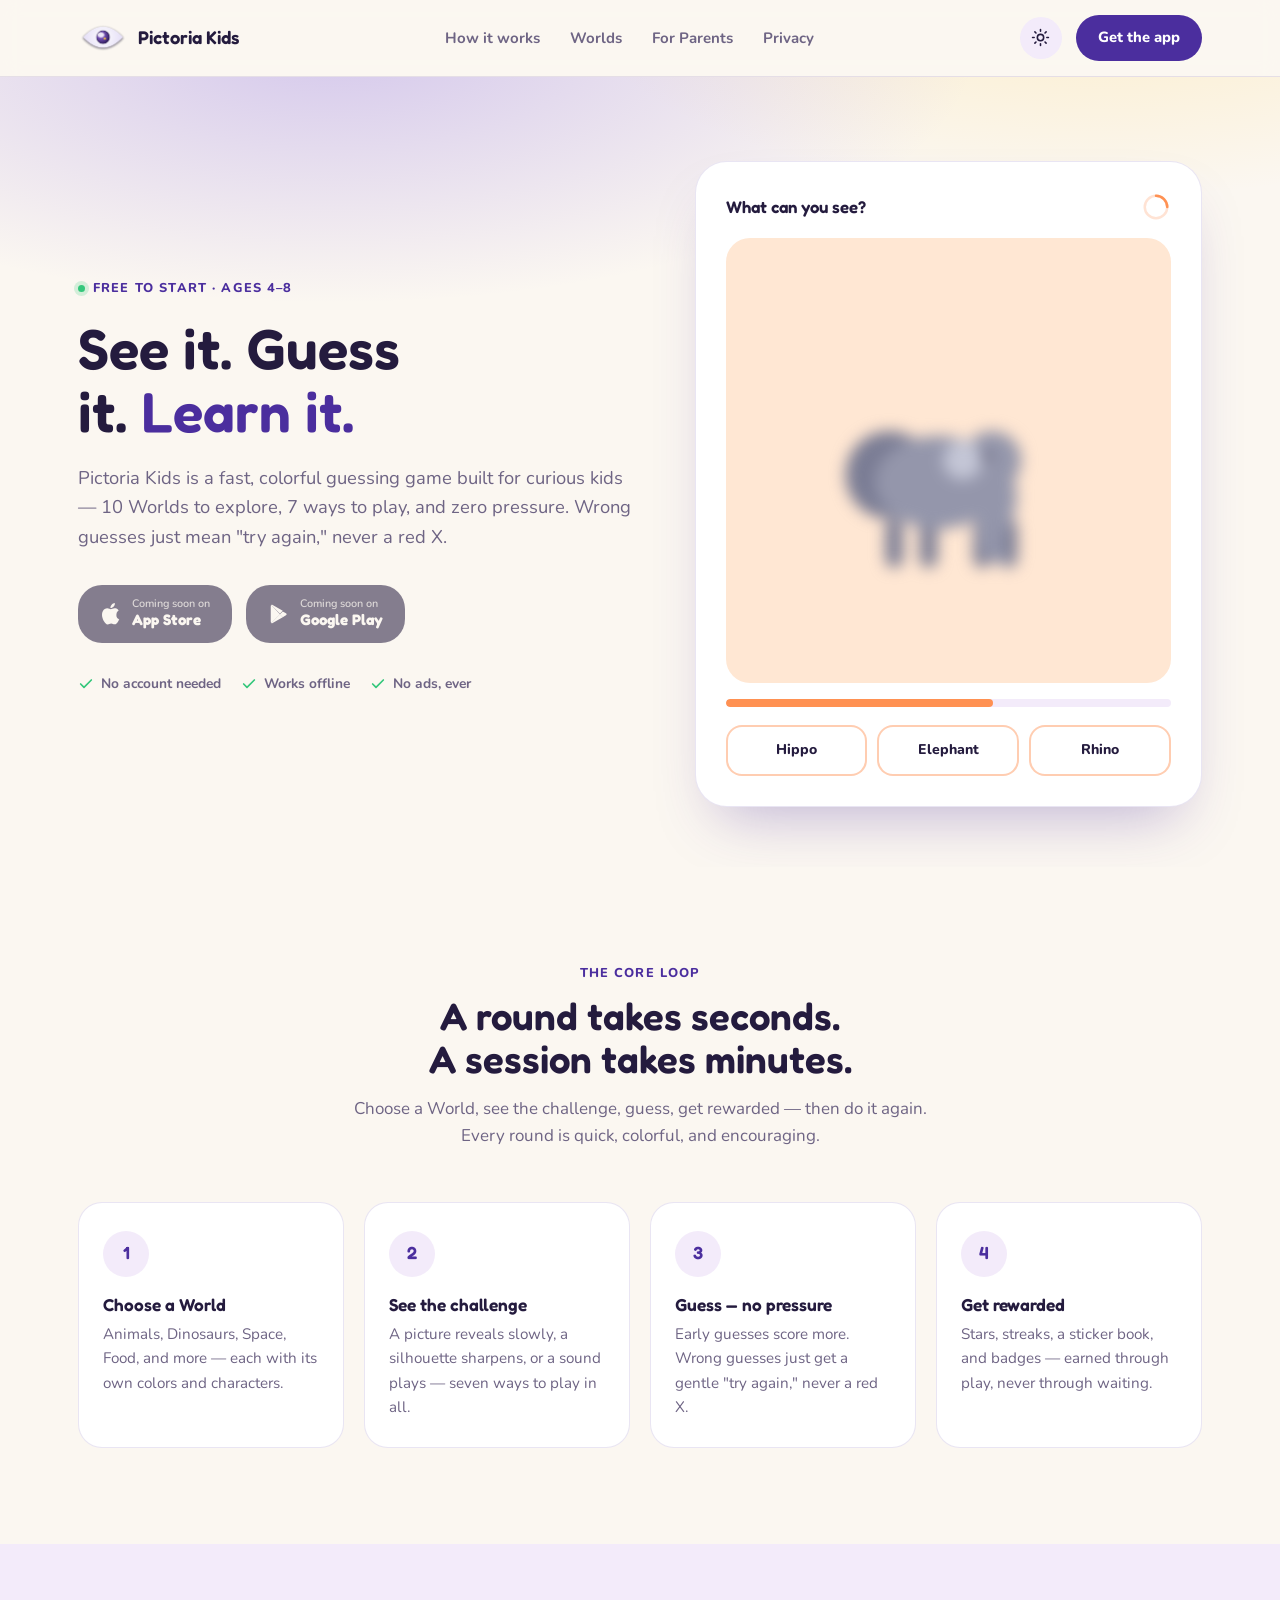
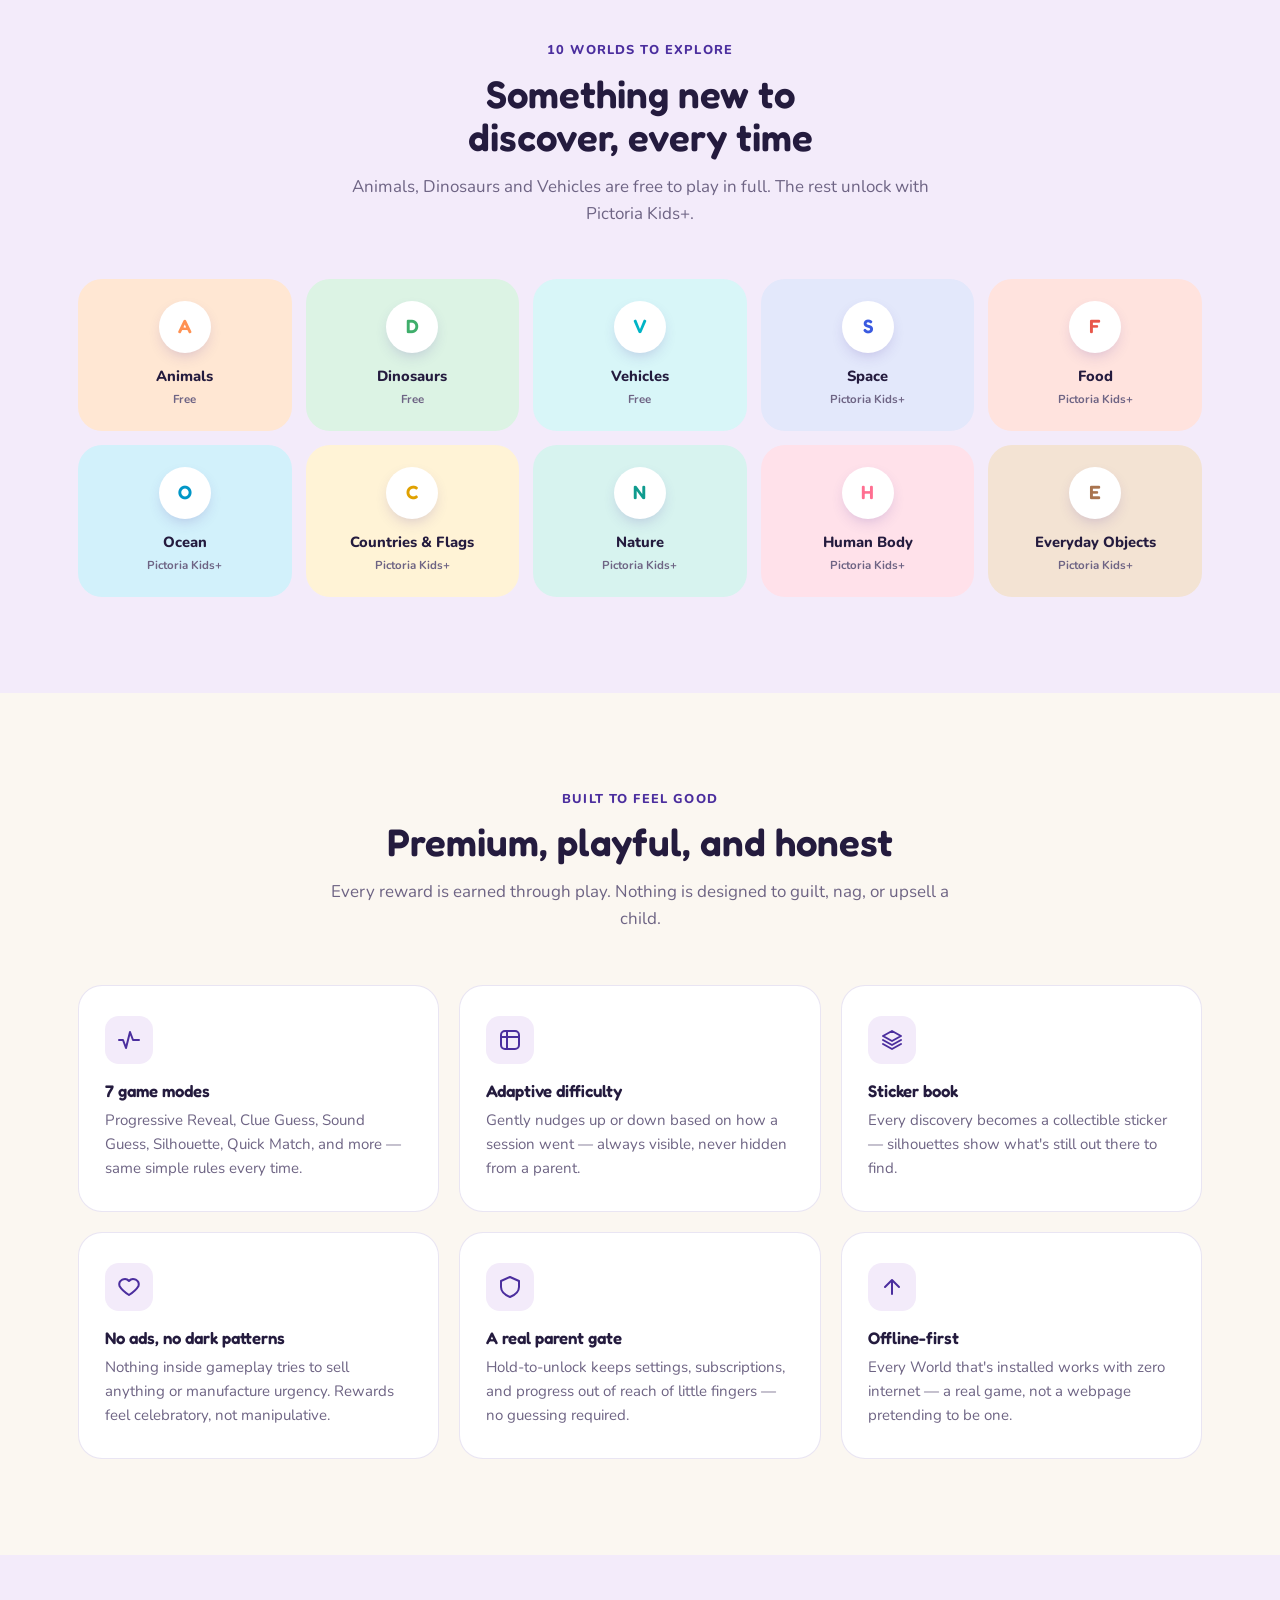
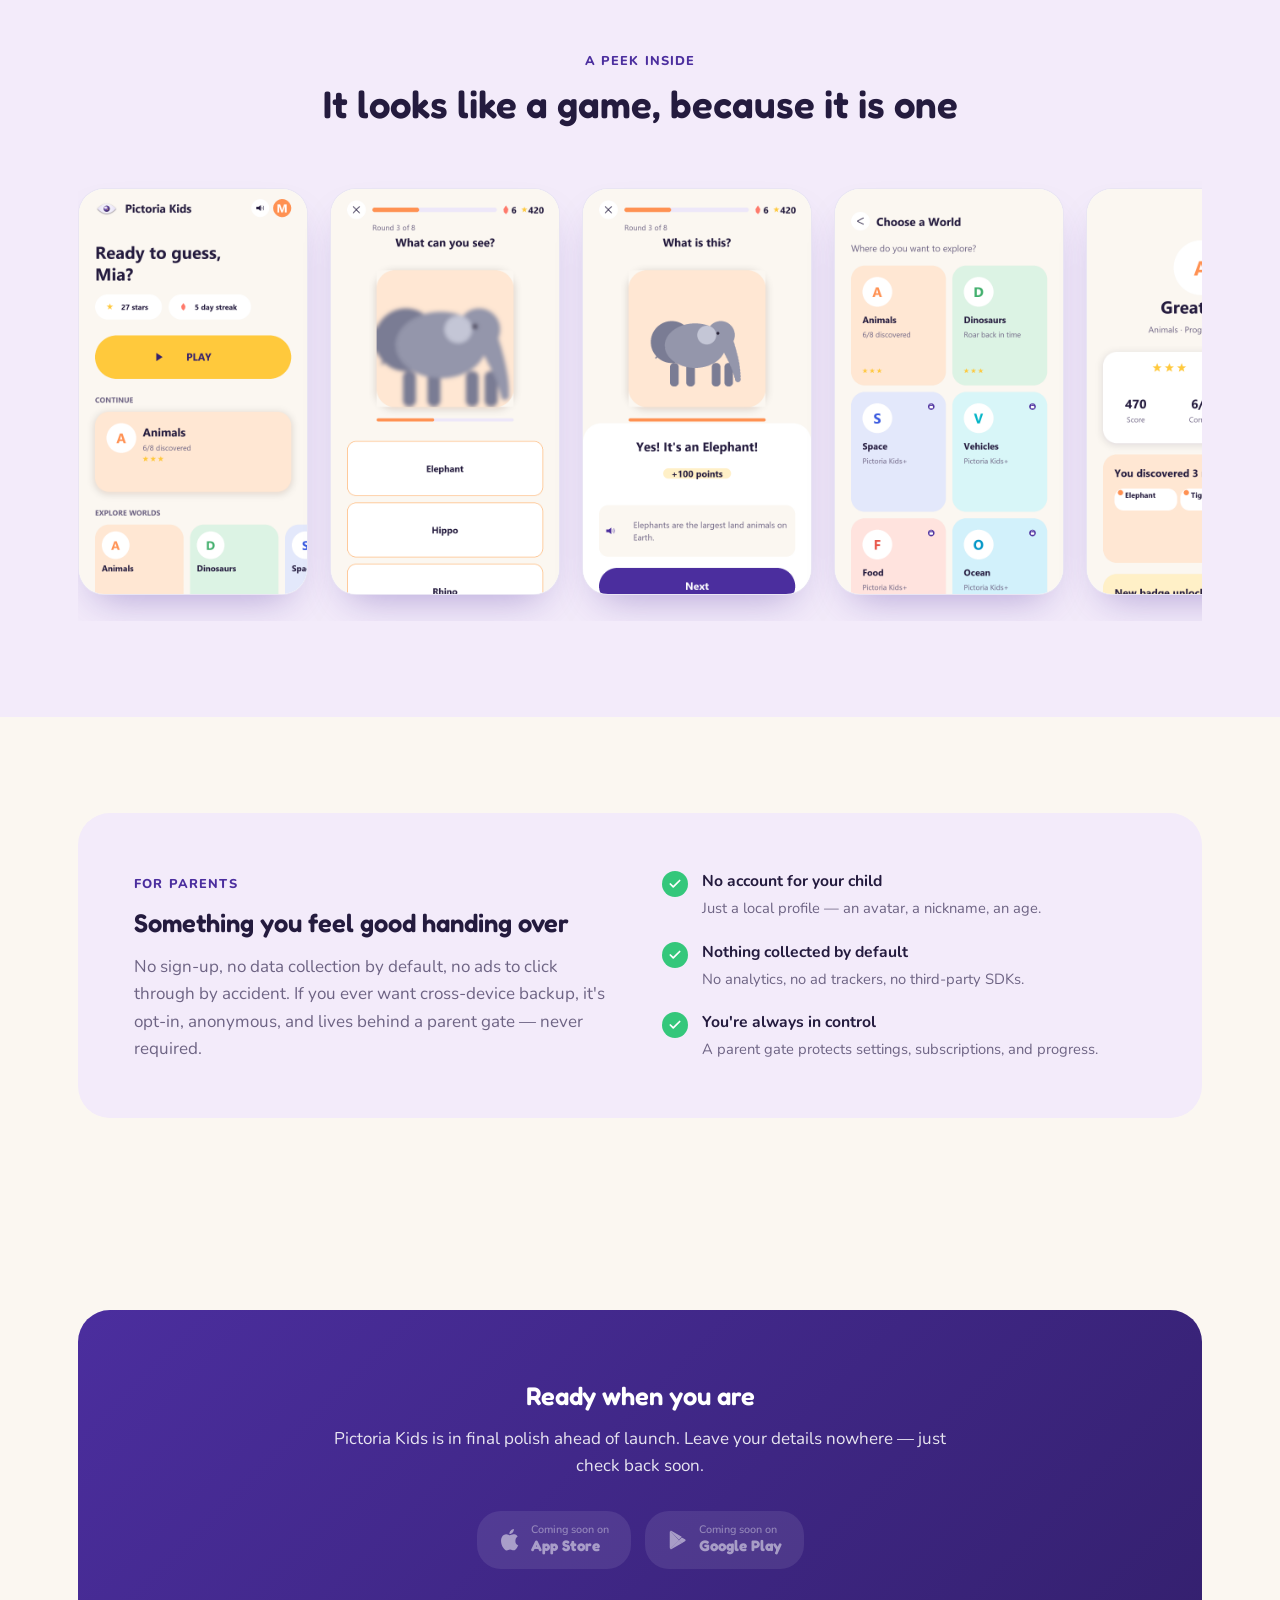
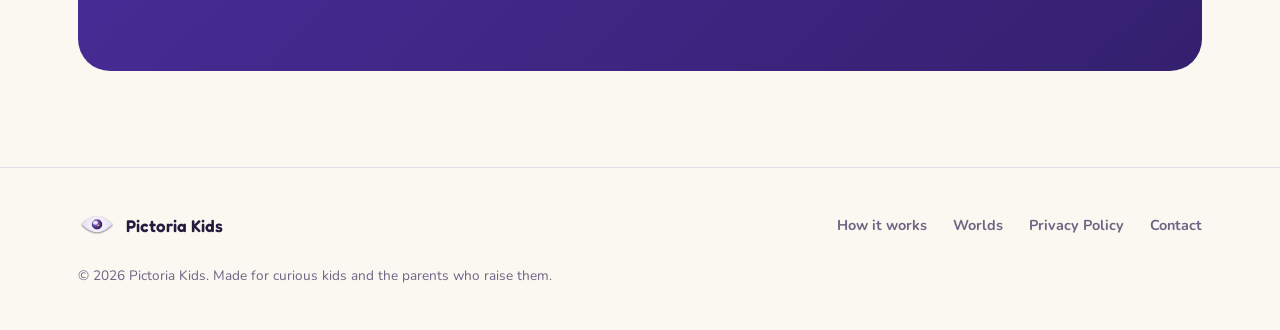
==== index.html @ f5092dd2 "Initial landing page for Pictoria Kids One-page marketing site: hero with interactive progressive-re" ====
<!DOCTYPE html>
<html lang="en">
<head>
<meta charset="UTF-8">
<meta name="viewport" content="width=device-width, initial-scale=1.0">
<title>Pictoria Kids — See it. Guess it. Learn it.</title>
<meta name="description" content="A fast, friendly picture-guessing game for kids ages 4–8. No account needed, no ads, works offline. 10 Worlds, 7 game modes, built for curious minds.">
<link rel="icon" type="image/png" href="assets/favicon-512.png">
<link rel="apple-touch-icon" href="assets/favicon-512.png">
<link rel="preconnect" href="https://fonts.googleapis.com">
<link rel="preconnect" href="https://fonts.gstatic.com" crossorigin>
<link href="https://fonts.googleapis.com/css2?family=Fredoka:wght@500;600;700&family=Nunito:wght@400;600;700;800&display=swap" rel="stylesheet">
<link rel="stylesheet" href="style.css">
</head>
<body>

<nav class="site-nav">
  <div class="wrap">
    <a href="#" class="brand"><img src="assets/icon_mark.png" alt=""> Pictoria Kids</a>
    <div class="nav-links">
      <a href="#how">How it works</a>
      <a href="#worlds">Worlds</a>
      <a href="#parents">For Parents</a>
      <a href="privacy.html">Privacy</a>
    </div>
    <div style="display:flex; align-items:center; gap:14px;">
      <button class="theme-toggle" id="themeToggle" aria-label="Toggle dark mode" type="button">
        <svg id="themeIcon" viewBox="0 0 24 24" fill="none" stroke="currentColor" stroke-width="2" stroke-linecap="round"><circle cx="12" cy="12" r="4"/><path d="M12 2v2M12 20v2M4.9 4.9l1.4 1.4M17.7 17.7l1.4 1.4M2 12h2M20 12h2M4.9 19.1l1.4-1.4M17.7 6.3l1.4-1.4"/></svg>
      </button>
      <a href="#download" class="nav-cta">Get the app</a>
    </div>
  </div>
</nav>

<header class="hero">
  <div class="wrap">
    <div class="hero-copy">
      <span class="eyebrow"><span class="dot"></span> FREE TO START · AGES 4–8</span>
      <h1>See it. Guess it. <span class="accent-word">Learn it.</span></h1>
      <p class="hero-sub">Pictoria Kids is a fast, colorful guessing game built for curious kids — 10 Worlds to explore, 7 ways to play, and zero pressure. Wrong guesses just mean "try again," never a red X.</p>
      <div class="hero-actions">
        <a class="store-badge soon" aria-disabled="true">
          <svg viewBox="0 0 24 24" fill="currentColor"><path d="M17.9 12.5c0-2.9 2.4-4.3 2.5-4.4-1.4-2-3.5-2.3-4.2-2.3-1.8-.2-3.5 1-4.4 1-.9 0-2.3-1-3.8-1-2 0-3.8 1.1-4.8 2.9-2.1 3.6-.5 8.9 1.5 11.8 1 1.4 2.1 3 3.7 2.9 1.5-.1 2-1 3.8-1s2.3 1 3.8.9c1.6 0 2.6-1.4 3.6-2.9.9-1.3 1.4-2.6 1.4-2.7-.1 0-3.1-1.2-3.1-4.2ZM15 3.8c.8-1 1.4-2.4 1.2-3.8-1.2.1-2.7.8-3.5 1.8-.8.9-1.5 2.3-1.3 3.7 1.3.1 2.7-.7 3.6-1.7Z"/></svg>
          <span class="lines"><small>Coming soon on</small><strong>App Store</strong></span>
        </a>
        <a class="store-badge soon" aria-disabled="true">
          <svg viewBox="0 0 24 24" fill="currentColor"><path d="M3.6 2.3c-.4.3-.6.8-.6 1.4v16.6c0 .6.2 1.1.6 1.4l.1.1L13 12.5v-.1L3.7 2.2l-.1.1Z"/><path d="M16.1 15.6l-3.1-3.1v-.1l3.1-3.1 3.5 2c1 .6 1 1.5 0 2.1l-3.5 2.2Z"/><path d="M13 12.4 3.6 21.7c.3.4.9.4 1.5.1l11-6.3-3.1-3.1Z"/><path d="M13 11.6l3.1-3.1-11-6.3c-.6-.4-1.2-.3-1.5.1L13 11.6Z"/></svg>
          <span class="lines"><small>Coming soon on</small><strong>Google Play</strong></span>
        </a>
      </div>
      <div class="hero-trust">
        <span><svg viewBox="0 0 24 24" fill="none" stroke="currentColor" stroke-width="2.5" stroke-linecap="round" stroke-linejoin="round"><path d="M20 6 9 17l-5-5"/></svg> No account needed</span>
        <span><svg viewBox="0 0 24 24" fill="none" stroke="currentColor" stroke-width="2.5" stroke-linecap="round" stroke-linejoin="round"><path d="M20 6 9 17l-5-5"/></svg> Works offline</span>
        <span><svg viewBox="0 0 24 24" fill="none" stroke="currentColor" stroke-width="2.5" stroke-linecap="round" stroke-linejoin="round"><path d="M20 6 9 17l-5-5"/></svg> No ads, ever</span>
      </div>
    </div>

    <div class="reveal-demo reveal-up">
      <div class="demo-label">
        <span class="prompt">What can you see?</span>
        <svg class="timer-ring" viewBox="0 0 24 24" fill="none" stroke="var(--w-animals)" stroke-width="2"><circle cx="12" cy="12" r="9" opacity="0.25"/><path d="M12 3a9 9 0 0 1 9 9" stroke-linecap="round"/></svg>
      </div>
      <div class="reveal-stage" id="revealStage">
        <span class="reveal-points" id="revealPoints">+100 points</span>
        <svg id="elephant" viewBox="0 0 200 200" aria-label="A partly-revealed elephant — tap to reveal">
          <ellipse cx="62.8" cy="108.8" rx="27.9" ry="27.9" fill="#7a7c94"/>
          <rect x="60.3" y="136.7" width="11.2" height="31" rx="5.6" fill="#7a7c94"/>
          <rect x="82" y="136.7" width="11.2" height="31" rx="5.6" fill="#7a7c94"/>
          <rect x="116.1" y="136.7" width="11.2" height="31" rx="5.6" fill="#7a7c94"/>
          <rect x="132.8" y="136.7" width="11.2" height="31" rx="5.6" fill="#7a7c94"/>
          <path d="M124 96 C142 100 150 122 138 142 C133 152 134 159 141 164 C130 168 118 160 120 146 C114 126 108 104 124 96 Z" fill="#9496ab"/>
          <ellipse cx="93.8" cy="113.5" rx="40.3" ry="29.5" fill="#9496ab"/>
          <ellipse cx="127.9" cy="99.5" rx="18.6" ry="18.6" fill="#9496ab"/>
          <ellipse cx="109.3" cy="99.5" rx="12.4" ry="12.4" fill="#c4c6d6"/>
          <circle cx="124.2" cy="97" r="2.1" fill="#28233a"/>
        </svg>
      </div>
      <div class="reveal-progress"><div class="fill" id="revealFill"></div></div>
      <div class="reveal-options" id="revealOptions">
        <button data-answer="false">Hippo</button>
        <button data-answer="true">Elephant</button>
        <button data-answer="false">Rhino</button>
      </div>
    </div>
  </div>
</header>

<section id="how">
  <div class="wrap">
    <div class="section-head center reveal-up">
      <span class="eyebrow">The core loop</span>
      <h2>A round takes seconds. A session takes minutes.</h2>
      <p>Choose a World, see the challenge, guess, get rewarded — then do it again. Every round is quick, colorful, and encouraging.</p>
    </div>
    <div class="steps">
      <div class="step reveal-up">
        <div class="step-mark">1</div>
        <h3>Choose a World</h3>
        <p>Animals, Dinosaurs, Space, Food, and more — each with its own colors and characters.</p>
      </div>
      <div class="step reveal-up">
        <div class="step-mark">2</div>
        <h3>See the challenge</h3>
        <p>A picture reveals slowly, a silhouette sharpens, or a sound plays — seven ways to play in all.</p>
      </div>
      <div class="step reveal-up">
        <div class="step-mark">3</div>
        <h3>Guess — no pressure</h3>
        <p>Early guesses score more. Wrong guesses just get a gentle "try again," never a red X.</p>
      </div>
      <div class="step reveal-up">
        <div class="step-mark">4</div>
        <h3>Get rewarded</h3>
        <p>Stars, streaks, a sticker book, and badges — earned through play, never through waiting.</p>
      </div>
    </div>
  </div>
</section>

<section id="worlds" style="background:var(--bg-deep);">
  <div class="wrap">
    <div class="section-head center reveal-up">
      <span class="eyebrow">10 Worlds to explore</span>
      <h2>Something new to discover, every time</h2>
      <p>Animals, Dinosaurs and Vehicles are free to play in full. The rest unlock with Pictoria Kids+.</p>
    </div>
    <div class="worlds-grid reveal-up">
      <div class="world-chip" style="--chip-soft:var(--w-animals-soft); --chip-color:var(--w-animals);"><div class="badge">A</div><div class="name">Animals</div><div class="tag">Free</div></div>
      <div class="world-chip" style="--chip-soft:var(--w-dinosaurs-soft); --chip-color:var(--w-dinosaurs);"><div class="badge">D</div><div class="name">Dinosaurs</div><div class="tag">Free</div></div>
      <div class="world-chip" style="--chip-soft:var(--w-vehicles-soft); --chip-color:var(--w-vehicles);"><div class="badge">V</div><div class="name">Vehicles</div><div class="tag">Free</div></div>
      <div class="world-chip" style="--chip-soft:var(--w-space-soft); --chip-color:var(--w-space);"><div class="badge">S</div><div class="name">Space</div><div class="tag">Pictoria Kids+</div></div>
      <div class="world-chip" style="--chip-soft:var(--w-food-soft); --chip-color:var(--w-food);"><div class="badge">F</div><div class="name">Food</div><div class="tag">Pictoria Kids+</div></div>
      <div class="world-chip" style="--chip-soft:var(--w-ocean-soft); --chip-color:var(--w-ocean);"><div class="badge">O</div><div class="name">Ocean</div><div class="tag">Pictoria Kids+</div></div>
      <div class="world-chip" style="--chip-soft:var(--w-countries-soft); --chip-color:var(--w-countries);"><div class="badge">C</div><div class="name">Countries &amp; Flags</div><div class="tag">Pictoria Kids+</div></div>
      <div class="world-chip" style="--chip-soft:var(--w-nature-soft); --chip-color:var(--w-nature);"><div class="badge">N</div><div class="name">Nature</div><div class="tag">Pictoria Kids+</div></div>
      <div class="world-chip" style="--chip-soft:var(--w-body-soft); --chip-color:var(--w-body);"><div class="badge">H</div><div class="name">Human Body</div><div class="tag">Pictoria Kids+</div></div>
      <div class="world-chip" style="--chip-soft:var(--w-objects-soft); --chip-color:var(--w-objects);"><div class="badge">E</div><div class="name">Everyday Objects</div><div class="tag">Pictoria Kids+</div></div>
    </div>
  </div>
</section>

<section>
  <div class="wrap">
    <div class="section-head center reveal-up">
      <span class="eyebrow">Built to feel good</span>
      <h2>Premium, playful, and honest</h2>
      <p>Every reward is earned through play. Nothing is designed to guilt, nag, or upsell a child.</p>
    </div>
    <div class="features reveal-up">
      <div class="feature-card">
        <div class="icon"><svg viewBox="0 0 24 24" fill="none" stroke="currentColor" stroke-width="2" stroke-linecap="round" stroke-linejoin="round"><path d="M2 12h4l3 8 4-16 3 8h6"/></svg></div>
        <h3>7 game modes</h3>
        <p>Progressive Reveal, Clue Guess, Sound Guess, Silhouette, Quick Match, and more — same simple rules every time.</p>
      </div>
      <div class="feature-card">
        <div class="icon"><svg viewBox="0 0 24 24" fill="none" stroke="currentColor" stroke-width="2" stroke-linecap="round" stroke-linejoin="round"><rect x="3" y="3" width="18" height="18" rx="4"/><path d="M9 3v18M3 9h18"/></svg></div>
        <h3>Adaptive difficulty</h3>
        <p>Gently nudges up or down based on how a session went — always visible, never hidden from a parent.</p>
      </div>
      <div class="feature-card">
        <div class="icon"><svg viewBox="0 0 24 24" fill="none" stroke="currentColor" stroke-width="2" stroke-linecap="round" stroke-linejoin="round"><path d="M12 3 3 8l9 5 9-5-9-5Z"/><path d="M3 16l9 5 9-5M3 12l9 5 9-5"/></svg></div>
        <h3>Sticker book</h3>
        <p>Every discovery becomes a collectible sticker — silhouettes show what's still out there to find.</p>
      </div>
      <div class="feature-card">
        <div class="icon"><svg viewBox="0 0 24 24" fill="none" stroke="currentColor" stroke-width="2" stroke-linecap="round" stroke-linejoin="round"><path d="M12 20s-7-4.5-9.5-9A5.5 5.5 0 0 1 12 6a5.5 5.5 0 0 1 9.5 5c-2.5 4.5-9.5 9-9.5 9Z"/></svg></div>
        <h3>No ads, no dark patterns</h3>
        <p>Nothing inside gameplay tries to sell anything or manufacture urgency. Rewards feel celebratory, not manipulative.</p>
      </div>
      <div class="feature-card">
        <div class="icon"><svg viewBox="0 0 24 24" fill="none" stroke="currentColor" stroke-width="2" stroke-linecap="round" stroke-linejoin="round"><path d="M12 2 3 6v6c0 5 4 8 9 10 5-2 9-5 9-10V6l-9-4Z"/></svg></div>
        <h3>A real parent gate</h3>
        <p>Hold-to-unlock keeps settings, subscriptions, and progress out of reach of little fingers — no guessing required.</p>
      </div>
      <div class="feature-card">
        <div class="icon"><svg viewBox="0 0 24 24" fill="none" stroke="currentColor" stroke-width="2" stroke-linecap="round" stroke-linejoin="round"><path d="M12 19V5M5 12l7-7 7 7"/></svg></div>
        <h3>Offline-first</h3>
        <p>Every World that's installed works with zero internet — a real game, not a webpage pretending to be one.</p>
      </div>
    </div>
  </div>
</section>

<section style="background:var(--bg-deep);">
  <div class="wrap">
    <div class="section-head center reveal-up">
      <span class="eyebrow">A peek inside</span>
      <h2>It looks like a game, because it is one</h2>
    </div>
    <div class="gallery-shell reveal-up">
      <div class="gallery">
        <div class="frame"><img src="assets/screenshots/01_home.png" alt="Pictoria Kids home screen" loading="lazy"></div>
        <div class="frame"><img src="assets/screenshots/02_progressive_reveal.png" alt="Progressive Reveal gameplay" loading="lazy"></div>
        <div class="frame"><img src="assets/screenshots/03_correct_answer.png" alt="Correct answer celebration" loading="lazy"></div>
        <div class="frame"><img src="assets/screenshots/04_world_select.png" alt="World selection screen" loading="lazy"></div>
        <div class="frame"><img src="assets/screenshots/05_results.png" alt="Session results screen" loading="lazy"></div>
        <div class="frame"><img src="assets/screenshots/06_sticker_book.png" alt="Sticker book collection" loading="lazy"></div>
      </div>
    </div>
  </div>
</section>

<section id="parents">
  <div class="wrap">
    <div class="parents-panel reveal-up">
      <div>
        <span class="eyebrow">For parents</span>
        <h2 style="margin-top:12px; margin-bottom:16px;">Something you feel good handing over</h2>
        <p style="color:var(--text-muted);">No sign-up, no data collection by default, no ads to click through by accident. If you ever want cross-device backup, it's opt-in, anonymous, and lives behind a parent gate — never required.</p>
      </div>
      <ul class="parents-list">
        <li><span class="tick"><svg viewBox="0 0 24 24" fill="none" stroke="currentColor" stroke-width="3" stroke-linecap="round" stroke-linejoin="round"><path d="M20 6 9 17l-5-5"/></svg></span><div><strong>No account for your child</strong><span>Just a local profile — an avatar, a nickname, an age.</span></div></li>
        <li><span class="tick"><svg viewBox="0 0 24 24" fill="none" stroke="currentColor" stroke-width="3" stroke-linecap="round" stroke-linejoin="round"><path d="M20 6 9 17l-5-5"/></svg></span><div><strong>Nothing collected by default</strong><span>No analytics, no ad trackers, no third-party SDKs.</span></div></li>
        <li><span class="tick"><svg viewBox="0 0 24 24" fill="none" stroke="currentColor" stroke-width="3" stroke-linecap="round" stroke-linejoin="round"><path d="M20 6 9 17l-5-5"/></svg></span><div><strong>You're always in control</strong><span>A parent gate protects settings, subscriptions, and progress.</span></div></li>
      </ul>
    </div>
  </div>
</section>

<section id="download">
  <div class="wrap">
    <div class="final-cta reveal-up">
      <h2>Ready when you are</h2>
      <p>Pictoria Kids is in final polish ahead of launch. Leave your details nowhere — just check back soon.</p>
      <div class="hero-actions">
        <a class="store-badge soon" aria-disabled="true">
          <svg viewBox="0 0 24 24" fill="currentColor"><path d="M17.9 12.5c0-2.9 2.4-4.3 2.5-4.4-1.4-2-3.5-2.3-4.2-2.3-1.8-.2-3.5 1-4.4 1-.9 0-2.3-1-3.8-1-2 0-3.8 1.1-4.8 2.9-2.1 3.6-.5 8.9 1.5 11.8 1 1.4 2.1 3 3.7 2.9 1.5-.1 2-1 3.8-1s2.3 1 3.8.9c1.6 0 2.6-1.4 3.6-2.9.9-1.3 1.4-2.6 1.4-2.7-.1 0-3.1-1.2-3.1-4.2ZM15 3.8c.8-1 1.4-2.4 1.2-3.8-1.2.1-2.7.8-3.5 1.8-.8.9-1.5 2.3-1.3 3.7 1.3.1 2.7-.7 3.6-1.7Z"/></svg>
          <span class="lines"><small>Coming soon on</small><strong>App Store</strong></span>
        </a>
        <a class="store-badge soon" aria-disabled="true">
          <svg viewBox="0 0 24 24" fill="currentColor"><path d="M3.6 2.3c-.4.3-.6.8-.6 1.4v16.6c0 .6.2 1.1.6 1.4l.1.1L13 12.5v-.1L3.7 2.2l-.1.1Z"/><path d="M16.1 15.6l-3.1-3.1v-.1l3.1-3.1 3.5 2c1 .6 1 1.5 0 2.1l-3.5 2.2Z"/><path d="M13 12.4 3.6 21.7c.3.4.9.4 1.5.1l11-6.3-3.1-3.1Z"/><path d="M13 11.6l3.1-3.1-11-6.3c-.6-.4-1.2-.3-1.5.1L13 11.6Z"/></svg>
          <span class="lines"><small>Coming soon on</small><strong>Google Play</strong></span>
        </a>
      </div>
    </div>
  </div>
</section>

<footer>
  <div class="wrap">
    <a href="#" class="foot-brand"><img src="assets/icon_mark.png" alt=""> Pictoria Kids</a>
    <nav>
      <a href="#how">How it works</a>
      <a href="#worlds">Worlds</a>
      <a href="privacy.html">Privacy Policy</a>
      <a href="mailto:diweshsaxena@gmail.com">Contact</a>
    </nav>
    <div class="copyright">© 2026 Pictoria Kids. Made for curious kids and the parents who raise them.</div>
  </div>
</footer>

<script src="script.js"></script>
</body>
</html>
---- style.css ----
/* ==========================================================================
   Pictoria Kids — marketing site
   Design system mirrors the real app exactly (lib/core/theme/app_colors.dart):
   deep violet primary, warm gold accent, coral support, warm-neutral ground,
   Fredoka for display type, Nunito for body/UI.
   ========================================================================== */

:root {
  /* ---- Brand palette (light) ---- */
  --primary: #4b2e9e;
  --primary-dark: #34206e;
  --primary-light: #7a5ae0;
  --secondary: #3a8dff;
  --accent: #ffc93c;
  --accent-ink: #5c4300;
  --coral: #ff7a6b;
  --success: #34c77b;

  --bg: #fbf7f1;
  --bg-deep: #f3ebfa;
  --surface: #ffffff;
  --surface-tint: #fdf9ff;
  --border: rgba(75, 46, 158, 0.12);

  --text: #241b3e;
  --text-muted: #6e6484;
  --text-on-primary: #ffffff;

  --shadow-color: 75, 46, 158;

  /* World accents, verbatim from lib/data/content/worlds/*.dart */
  --w-animals: #ff9152;      --w-animals-soft: #ffe7d3;
  --w-dinosaurs: #3fae6b;    --w-dinosaurs-soft: #dcf3e4;
  --w-space: #3a5ae0;        --w-space-soft: #e3e8fb;
  --w-vehicles: #00b4c6;     --w-vehicles-soft: #d8f6f8;
  --w-food: #e8574a;         --w-food-soft: #ffe3de;
  --w-ocean: #0096c7;        --w-ocean-soft: #d2f1fb;
  --w-countries: #e0a100;    --w-countries-soft: #fff3d6;
  --w-nature: #0f9b8e;       --w-nature-soft: #d7f3ef;
  --w-body: #ff6f91;         --w-body-soft: #ffe1ea;
  --w-objects: #a9744f;      --w-objects-soft: #f3e3d3;

  --radius-sm: 16px;
  --radius-md: 24px;
  --radius-lg: 32px;
  --radius-pill: 999px;

  --font-display: "Fredoka", ui-rounded, sans-serif;
  --font-body: "Nunito", system-ui, sans-serif;
}

@media (prefers-color-scheme: dark) {
  :root:not([data-theme="light"]) {
    --primary: #b39dff;
    --primary-dark: #8f78ea;
    --primary-light: #d6c8ff;
    --secondary: #7fb2ff;
    --accent: #ffc93c;
    --accent-ink: #3a2900;
    --coral: #ff9587;
    --success: #6be0a4;

    --bg: #150f28;
    --bg-deep: #1d1638;
    --surface: #221a3d;
    --surface-tint: #271f45;
    --border: rgba(255, 255, 255, 0.1);

    --text: #f2eefb;
    --text-muted: #b6abd6;
    --text-on-primary: #1c1333;

    --shadow-color: 0, 0, 0;

    --w-animals-soft: #3a2a20;   --w-dinosaurs-soft: #1e3327;
    --w-space-soft: #232a4a;     --w-vehicles-soft: #163538;
    --w-food-soft: #3a2320;      --w-ocean-soft: #1a3542;
    --w-countries-soft: #3a2f10; --w-nature-soft: #163530;
    --w-body-soft: #3a2230;      --w-objects-soft: #33261a;
  }
}

:root[data-theme="dark"] {
  --primary: #b39dff;
  --primary-dark: #8f78ea;
  --primary-light: #d6c8ff;
  --secondary: #7fb2ff;
  --accent: #ffc93c;
  --accent-ink: #3a2900;
  --coral: #ff9587;
  --success: #6be0a4;

  --bg: #150f28;
  --bg-deep: #1d1638;
  --surface: #221a3d;
  --surface-tint: #271f45;
  --border: rgba(255, 255, 255, 0.1);

  --text: #f2eefb;
  --text-muted: #b6abd6;
  --text-on-primary: #1c1333;

  --shadow-color: 0, 0, 0;

  --w-animals-soft: #3a2a20;   --w-dinosaurs-soft: #1e3327;
  --w-space-soft: #232a4a;     --w-vehicles-soft: #163538;
  --w-food-soft: #3a2320;      --w-ocean-soft: #1a3542;
  --w-countries-soft: #3a2f10; --w-nature-soft: #163530;
  --w-body-soft: #3a2230;      --w-objects-soft: #33261a;
}

/* ---- Reset ---- */
* { box-sizing: border-box; margin: 0; padding: 0; }
html { scroll-behavior: smooth; }
@media (prefers-reduced-motion: reduce) {
  html { scroll-behavior: auto; }
  *, *::before, *::after { animation-duration: 0.01ms !important; animation-iteration-count: 1 !important; transition-duration: 0.01ms !important; }
}

body {
  background: var(--bg);
  color: var(--text);
  font-family: var(--font-body);
  font-size: 17px;
  line-height: 1.6;
  -webkit-font-smoothing: antialiased;
  overflow-x: hidden;
}

img { max-width: 100%; display: block; }
a { color: inherit; text-decoration: none; }
button { font: inherit; cursor: pointer; border: none; background: none; color: inherit; }

.wrap {
  max-width: 1180px;
  margin: 0 auto;
  padding: 0 28px;
}

h1, h2, h3 {
  font-family: var(--font-display);
  font-weight: 600;
  color: var(--text);
  text-wrap: balance;
  line-height: 1.12;
}

p { max-width: 62ch; }
.center p { margin-inline: auto; }

.eyebrow {
  font-family: var(--font-body);
  font-weight: 800;
  font-size: 0.8rem;
  letter-spacing: 0.09em;
  text-transform: uppercase;
  color: var(--primary);
}

/* ---- Nav ---- */
.site-nav {
  position: sticky;
  top: 0;
  z-index: 40;
  background: color-mix(in srgb, var(--bg) 88%, transparent);
  backdrop-filter: blur(10px);
  border-bottom: 1px solid var(--border);
}
.site-nav .wrap {
  height: 76px;
  display: flex;
  align-items: center;
  justify-content: space-between;
  gap: 16px;
}
.brand {
  display: flex;
  align-items: center;
  gap: 10px;
  font-family: var(--font-display);
  font-weight: 600;
  font-size: 1.15rem;
}
.brand img { height: 32px; width: auto; }
.nav-links {
  display: flex;
  align-items: center;
  gap: 30px;
  font-weight: 700;
  font-size: 0.94rem;
}
.nav-links a { color: var(--text-muted); transition: color 0.15s; }
.nav-links a:hover { color: var(--primary); }
.nav-cta {
  background: var(--primary);
  color: var(--text-on-primary);
  padding: 11px 22px;
  border-radius: var(--radius-pill);
  font-weight: 800;
  font-size: 0.92rem;
  transition: transform 0.15s, box-shadow 0.15s;
}
.nav-cta:hover { transform: translateY(-1px); box-shadow: 0 10px 24px -8px rgba(var(--shadow-color), 0.5); }
.nav-toggle { display: none; }

/* ---- Hero ---- */
.hero {
  position: relative;
  padding: 84px 0 60px;
  overflow: hidden;
}
.hero::before {
  content: "";
  position: absolute;
  inset: -20% -10% auto -10%;
  height: 620px;
  background: radial-gradient(60% 60% at 30% 20%, color-mix(in srgb, var(--primary-light) 30%, transparent), transparent 70%),
              radial-gradient(50% 50% at 80% 10%, color-mix(in srgb, var(--accent) 22%, transparent), transparent 70%);
  pointer-events: none;
  z-index: 0;
}
.hero .wrap {
  position: relative;
  z-index: 1;
  display: grid;
  grid-template-columns: 1.05fr 0.95fr;
  gap: 56px;
  align-items: center;
}
.hero-copy .eyebrow { display: inline-flex; align-items: center; gap: 8px; margin-bottom: 18px; }
.hero-copy .eyebrow .dot { width: 7px; height: 7px; border-radius: 50%; background: var(--success); box-shadow: 0 0 0 4px color-mix(in srgb, var(--success) 20%, transparent); }
.hero h1 {
  font-size: clamp(2.4rem, 4.4vw, 3.6rem);
  margin-bottom: 20px;
}
.hero h1 .accent-word { color: var(--primary); }
.hero-sub {
  font-size: 1.15rem;
  color: var(--text-muted);
  margin-bottom: 34px;
}
.hero-actions { display: flex; flex-wrap: wrap; gap: 14px; margin-bottom: 30px; }
.store-badge {
  display: flex;
  align-items: center;
  gap: 10px;
  background: var(--text);
  color: var(--bg);
  padding: 12px 22px;
  border-radius: var(--radius-md);
  font-weight: 800;
  transition: transform 0.15s;
}
.store-badge svg { width: 22px; height: 22px; flex: none; }
.store-badge .lines { line-height: 1.2; text-align: left; }
.store-badge .lines small { display: block; font-weight: 600; font-size: 0.68rem; opacity: 0.75; }
.store-badge .lines strong { font-size: 0.95rem; font-family: var(--font-display); }
.store-badge:hover { transform: translateY(-2px); }
.store-badge.soon { opacity: 0.55; cursor: default; }
.store-badge.soon:hover { transform: none; }

.hero-trust { display: flex; flex-wrap: wrap; gap: 20px; font-size: 0.86rem; font-weight: 700; color: var(--text-muted); }
.hero-trust span { display: flex; align-items: center; gap: 7px; }
.hero-trust svg { width: 16px; height: 16px; color: var(--success); flex: none; }

/* ---- Interactive reveal demo ---- */
.reveal-demo {
  position: relative;
  background: var(--surface);
  border-radius: var(--radius-lg);
  padding: 30px;
  box-shadow: 0 30px 60px -24px rgba(var(--shadow-color), 0.35);
  border: 1px solid var(--border);
}
.reveal-demo .demo-label {
  display: flex;
  justify-content: space-between;
  align-items: center;
  margin-bottom: 16px;
}
.reveal-demo .demo-label .prompt { font-family: var(--font-display); font-weight: 600; font-size: 1.05rem; }
.reveal-demo .demo-label .timer-ring { width: 30px; height: 30px; }
.reveal-stage {
  position: relative;
  aspect-ratio: 1;
  border-radius: var(--radius-md);
  background: var(--w-animals-soft);
  overflow: hidden;
  display: flex;
  align-items: center;
  justify-content: center;
}
.reveal-stage svg#elephant {
  width: 62%;
  transition: filter 0.15s linear, transform 0.15s linear;
}
.reveal-progress {
  height: 8px;
  border-radius: var(--radius-pill);
  background: var(--bg-deep);
  margin-top: 16px;
  overflow: hidden;
}
.reveal-progress .fill {
  height: 100%;
  width: 38%;
  background: var(--w-animals);
  border-radius: var(--radius-pill);
  transition: width 0.15s linear, background 0.3s;
}
.reveal-options { display: grid; grid-template-columns: repeat(3, 1fr); gap: 10px; margin-top: 18px; }
.reveal-options button {
  padding: 12px 8px;
  border-radius: var(--radius-sm);
  border: 2px solid color-mix(in srgb, var(--w-animals) 45%, transparent);
  background: var(--surface);
  font-weight: 800;
  font-size: 0.88rem;
  transition: all 0.15s;
}
.reveal-options button:hover { border-color: var(--w-animals); transform: translateY(-1px); }
.reveal-options button.correct { background: var(--success); border-color: var(--success); color: #fff; }
.reveal-points {
  position: absolute;
  top: 26px;
  right: 26px;
  background: var(--accent);
  color: var(--accent-ink);
  font-family: var(--font-display);
  font-weight: 600;
  font-size: 0.85rem;
  padding: 6px 14px;
  border-radius: var(--radius-pill);
  opacity: 0;
  transform: translateY(6px) scale(0.9);
  transition: opacity 0.35s, transform 0.35s;
}
.reveal-points.show { opacity: 1; transform: translateY(0) scale(1); }

/* ---- Section shell ---- */
section { padding: 96px 0; }
.section-head { max-width: 640px; margin-bottom: 52px; }
.section-head.center { margin-inline: auto; text-align: center; }
.section-head .eyebrow { margin-bottom: 12px; display: block; }
.section-head h2 { font-size: clamp(1.8rem, 3vw, 2.4rem); margin-bottom: 14px; }
.section-head p { color: var(--text-muted); font-size: 1.06rem; }

/* ---- How it works ---- */
.steps {
  display: grid;
  grid-template-columns: repeat(4, 1fr);
  gap: 20px;
}
.step {
  background: var(--surface);
  border: 1px solid var(--border);
  border-radius: var(--radius-md);
  padding: 28px 24px;
  position: relative;
}
.step .step-mark {
  width: 46px; height: 46px;
  border-radius: 50%;
  background: var(--bg-deep);
  color: var(--primary);
  font-family: var(--font-display);
  font-weight: 600;
  display: flex; align-items: center; justify-content: center;
  margin-bottom: 18px;
  font-size: 1.1rem;
}
.step h3 { font-size: 1.08rem; margin-bottom: 8px; }
.step p { color: var(--text-muted); font-size: 0.95rem; }

/* ---- Worlds ---- */
.worlds-grid {
  display: grid;
  grid-template-columns: repeat(5, 1fr);
  gap: 14px;
}
.world-chip {
  background: var(--chip-soft);
  border-radius: var(--radius-md);
  padding: 22px 16px;
  text-align: center;
  transition: transform 0.2s;
}
.world-chip:hover { transform: translateY(-4px); }
.world-chip .badge {
  width: 52px; height: 52px;
  border-radius: 50%;
  background: var(--surface);
  display: flex; align-items: center; justify-content: center;
  margin: 0 auto 12px;
  font-family: var(--font-display);
  font-weight: 600;
  font-size: 1.2rem;
  color: var(--chip-color);
  box-shadow: 0 6px 16px -6px rgba(var(--shadow-color), 0.3);
}
.world-chip .name { font-weight: 800; font-size: 0.92rem; }
.world-chip .tag { font-size: 0.72rem; color: var(--text-muted); font-weight: 700; margin-top: 2px; }

/* ---- Features ---- */
.features {
  display: grid;
  grid-template-columns: repeat(3, 1fr);
  gap: 20px;
}
.feature-card {
  background: var(--surface);
  border: 1px solid var(--border);
  border-radius: var(--radius-md);
  padding: 30px 26px;
}
.feature-card .icon {
  width: 48px; height: 48px;
  border-radius: 14px;
  background: var(--bg-deep);
  color: var(--primary);
  display: flex; align-items: center; justify-content: center;
  margin-bottom: 18px;
}
.feature-card .icon svg { width: 24px; height: 24px; }
.feature-card h3 { font-size: 1.05rem; margin-bottom: 8px; }
.feature-card p { color: var(--text-muted); font-size: 0.94rem; }

/* ---- Screenshot gallery ---- */
.gallery-shell { position: relative; }
.gallery {
  display: flex;
  gap: 22px;
  overflow-x: auto;
  padding: 10px 4px 26px;
  scroll-snap-type: x mandatory;
  scrollbar-width: thin;
}
.gallery .frame {
  flex: none;
  width: 230px;
  scroll-snap-align: start;
  border-radius: 26px;
  overflow: hidden;
  border: 1px solid var(--border);
  box-shadow: 0 20px 40px -18px rgba(var(--shadow-color), 0.4);
  background: var(--surface);
}
.gallery .frame img { width: 100%; }

/* ---- For parents ---- */
.parents-panel {
  background: var(--bg-deep);
  border-radius: var(--radius-lg);
  padding: 56px;
  display: grid;
  grid-template-columns: 1fr 1fr;
  gap: 44px;
  align-items: center;
}
.parents-list { display: grid; gap: 18px; }
.parents-list li { list-style: none; display: flex; gap: 14px; align-items: flex-start; }
.parents-list .tick {
  width: 26px; height: 26px; flex: none;
  border-radius: 50%;
  background: var(--success);
  display: flex; align-items: center; justify-content: center;
  margin-top: 2px;
}
.parents-list .tick svg { width: 14px; height: 14px; color: var(--surface); }
.parents-list strong { display: block; font-size: 0.98rem; }
.parents-list span { color: var(--text-muted); font-size: 0.92rem; }

/* ---- Final CTA ---- */
.final-cta {
  text-align: center;
  background: linear-gradient(135deg, var(--primary), var(--primary-dark));
  border-radius: var(--radius-lg);
  padding: 72px 32px;
  color: var(--text-on-primary);
}
:root[data-theme="dark"] .final-cta,
@media (prefers-color-scheme: dark) {
  :root:not([data-theme="light"]) .final-cta { color: #1c1333; }
}
.final-cta h2 { color: inherit; margin-bottom: 14px; }
.final-cta p { color: inherit; opacity: 0.88; margin: 0 auto 32px; }
.final-cta .hero-actions { justify-content: center; }
.final-cta .store-badge { background: rgba(255,255,255,0.16); color: #fff; }
@media (prefers-color-scheme: dark) {
  :root:not([data-theme="light"]) .final-cta { color: #1c1333; }
}
:root[data-theme="dark"] .final-cta { color: #1c1333; }

/* ---- Footer ---- */
footer {
  border-top: 1px solid var(--border);
  padding: 44px 0;
}
footer .wrap {
  display: flex;
  justify-content: space-between;
  align-items: center;
  flex-wrap: wrap;
  gap: 16px;
}
footer .foot-brand { display: flex; align-items: center; gap: 10px; font-family: var(--font-display); font-weight: 600; }
footer .foot-brand img { height: 24px; }
footer nav { display: flex; gap: 26px; font-weight: 700; font-size: 0.9rem; color: var(--text-muted); }
footer nav a:hover { color: var(--primary); }
footer .copyright { color: var(--text-muted); font-size: 0.85rem; width: 100%; margin-top: 10px; }

/* ---- Theme toggle ---- */
.theme-toggle {
  width: 42px; height: 42px;
  border-radius: 50%;
  background: var(--bg-deep);
  display: flex; align-items: center; justify-content: center;
}
.theme-toggle svg { width: 19px; height: 19px; color: var(--text); }

/* ---- Reveal-on-scroll ---- */
.reveal-up {
  opacity: 0;
  transform: translateY(22px);
  transition: opacity 0.6s ease, transform 0.6s ease;
}
.reveal-up.in-view { opacity: 1; transform: translateY(0); }

/* ---- Responsive ---- */
@media (max-width: 900px) {
  .hero .wrap { grid-template-columns: 1fr; }
  .steps { grid-template-columns: repeat(2, 1fr); }
  .worlds-grid { grid-template-columns: repeat(3, 1fr); }
  .features { grid-template-columns: 1fr; }
  .parents-panel { grid-template-columns: 1fr; padding: 36px 26px; }
  .nav-links { display: none; }
}
@media (max-width: 560px) {
  .steps { grid-template-columns: 1fr; }
  .worlds-grid { grid-template-columns: repeat(2, 1fr); }
  section { padding: 64px 0; }
  .hero { padding: 56px 0 40px; }
}

/* ---- Legal page ---- */
.legal .wrap { max-width: 760px; padding-top: 56px; padding-bottom: 90px; }
.legal h1 { font-size: 2.1rem; margin-bottom: 6px; }
.legal .updated { color: var(--text-muted); font-size: 0.9rem; margin-bottom: 28px; }
.legal .lede { color: var(--text); font-size: 1.05rem; margin-bottom: 34px; }
.legal .glance {
  background: var(--surface-tint);
  border: 1px solid var(--border);
  border-radius: var(--radius-md);
  padding: 24px 26px;
  margin-bottom: 44px;
}
.legal .glance h2 { font-size: 0.78rem; text-transform: uppercase; letter-spacing: 0.08em; color: var(--primary); margin-bottom: 16px; font-family: var(--font-body); font-weight: 800; }
.legal .glance ul { list-style: none; display: grid; grid-template-columns: 1fr 1fr; gap: 12px 20px; }
.legal .glance li { display: flex; gap: 10px; font-size: 0.94rem; align-items: flex-start; }
.legal .glance .tick { width: 18px; height: 18px; border-radius: 50%; background: var(--success); flex: none; margin-top: 2px; display:flex; align-items:center; justify-content:center; }
.legal .glance .tick svg { width: 10px; height: 10px; color: var(--surface); }
.legal section.doc { margin-bottom: 36px; padding-top: 30px; border-top: 1px solid var(--border); }
.legal section.doc:first-of-type { border-top: none; padding-top: 0; }
.legal h2.doc-title { font-size: 1.25rem; margin-bottom: 12px; }
.legal p, .legal li { color: var(--text); max-width: 66ch; }
.legal ul.plain { padding-left: 20px; margin-top: 8px; }
.legal ul.plain li { margin-bottom: 8px; color: var(--text-muted); }
@media (max-width: 560px) {
  .legal .glance ul { grid-template-columns: 1fr; }
}
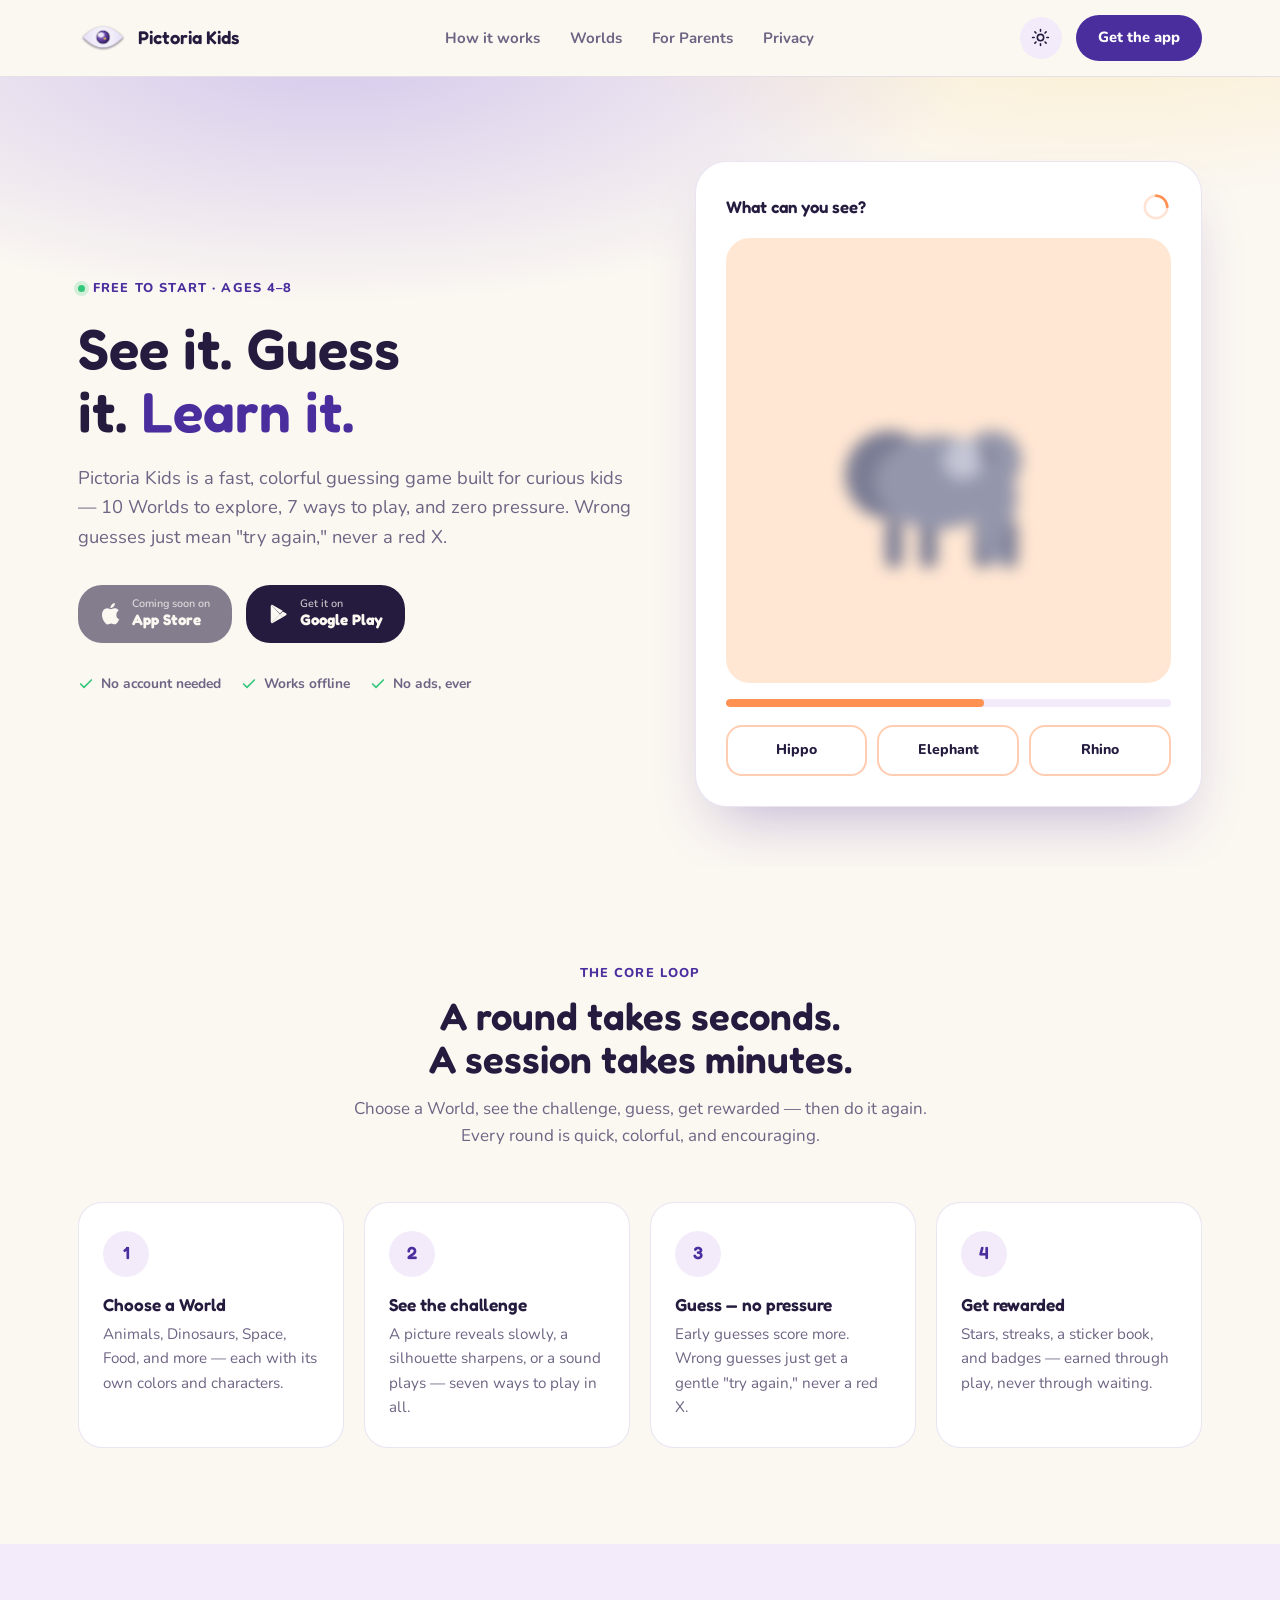
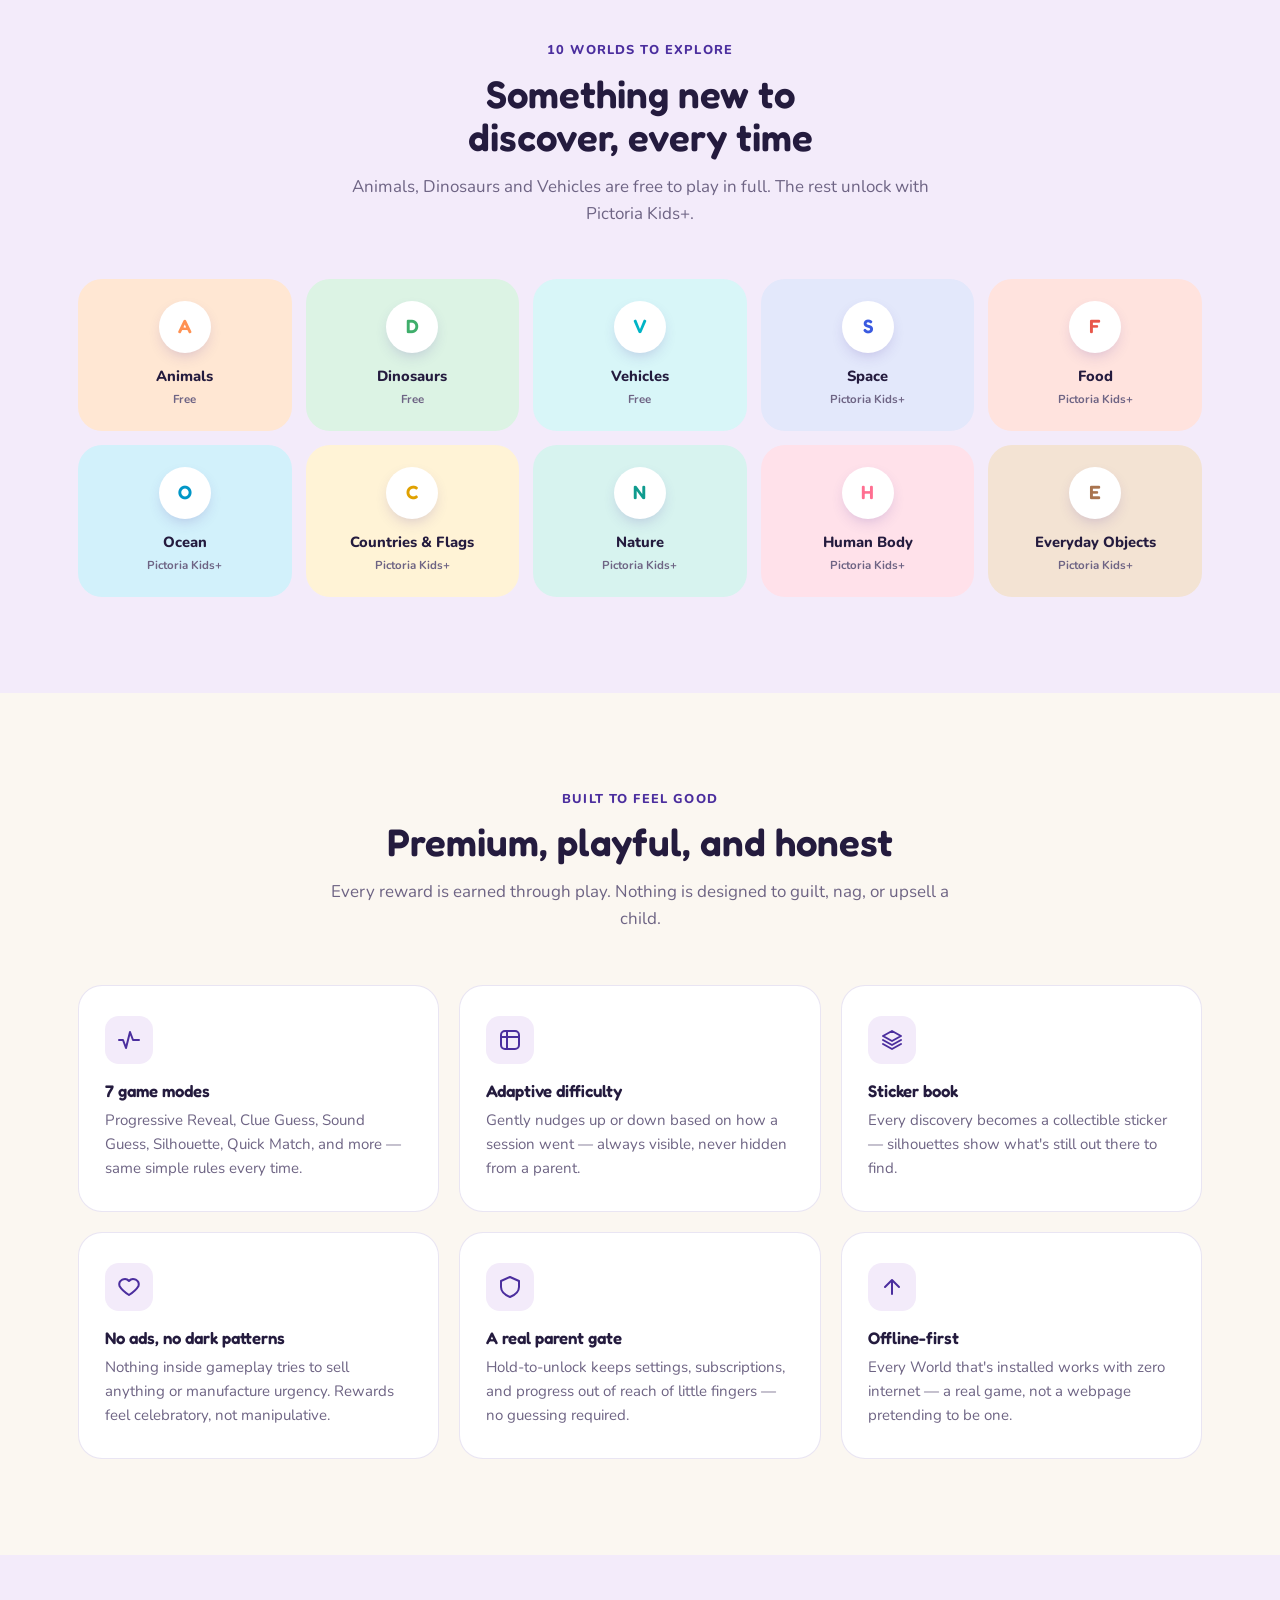
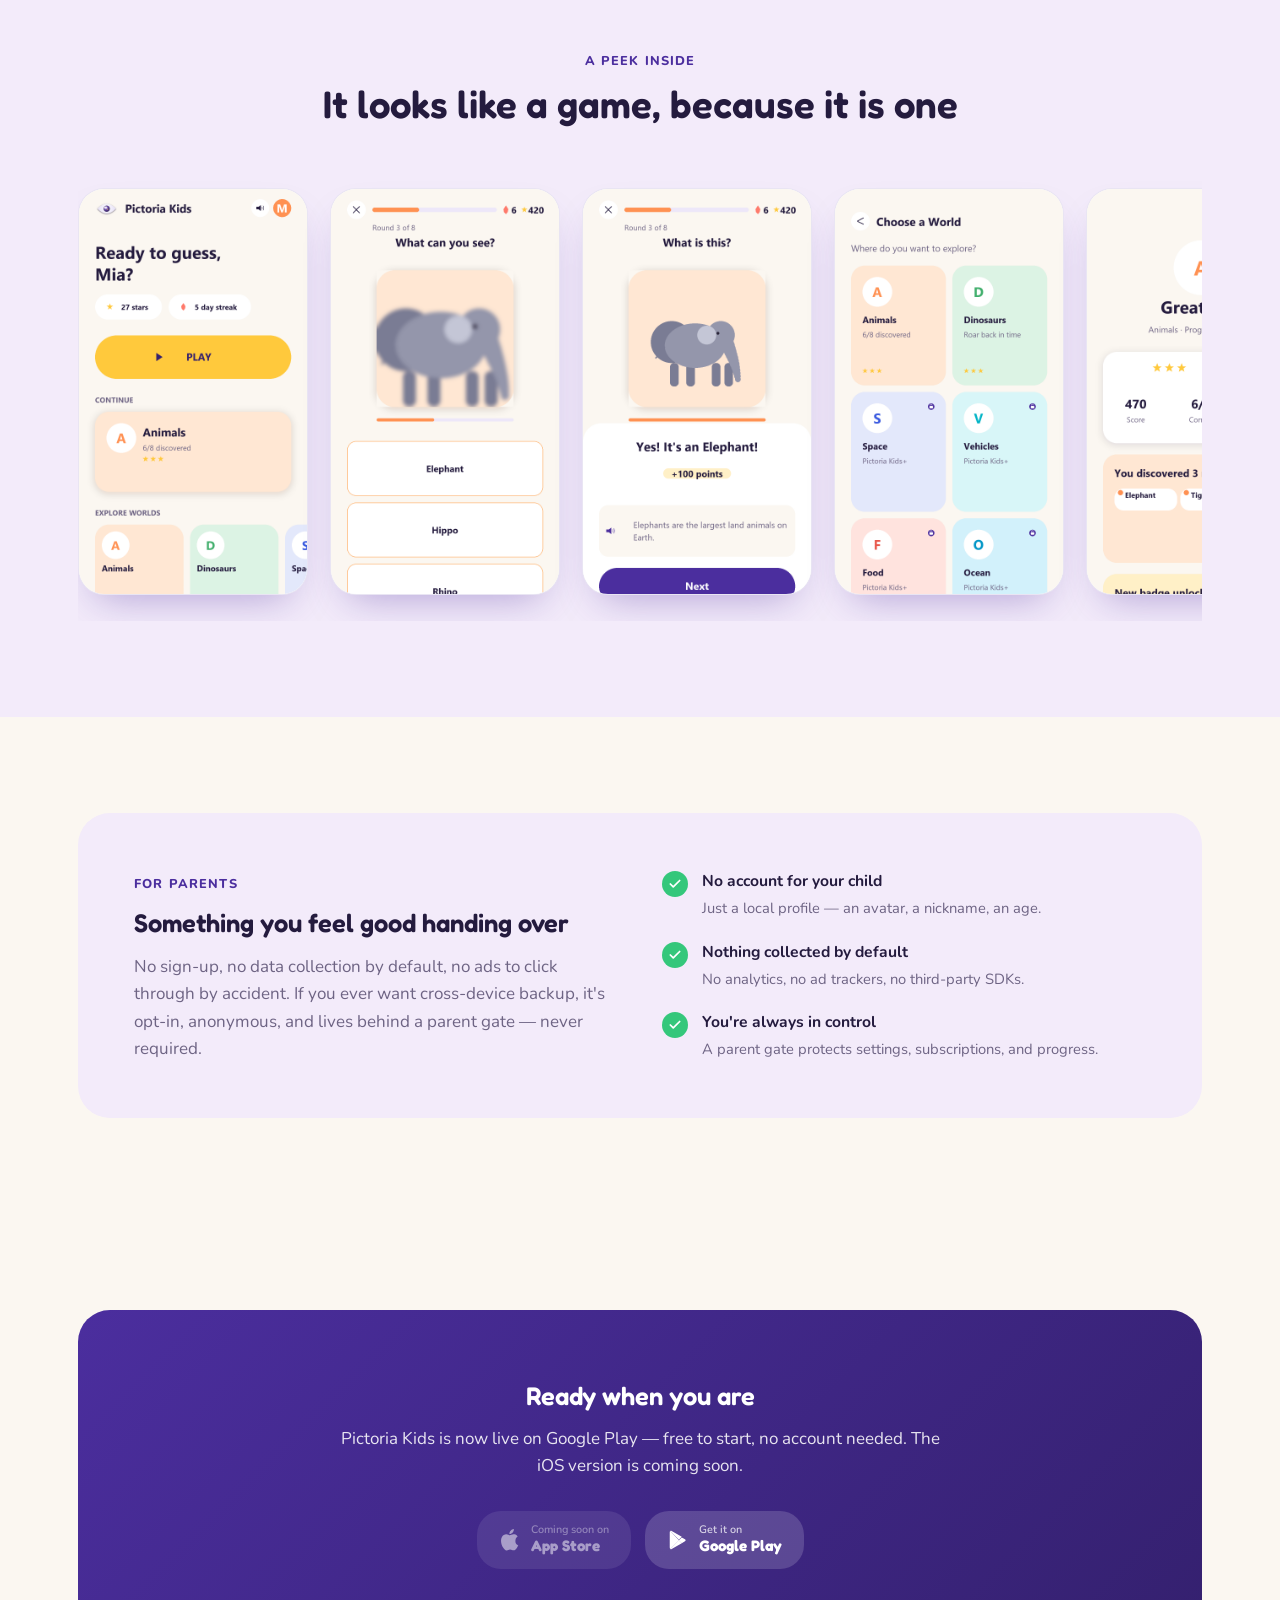
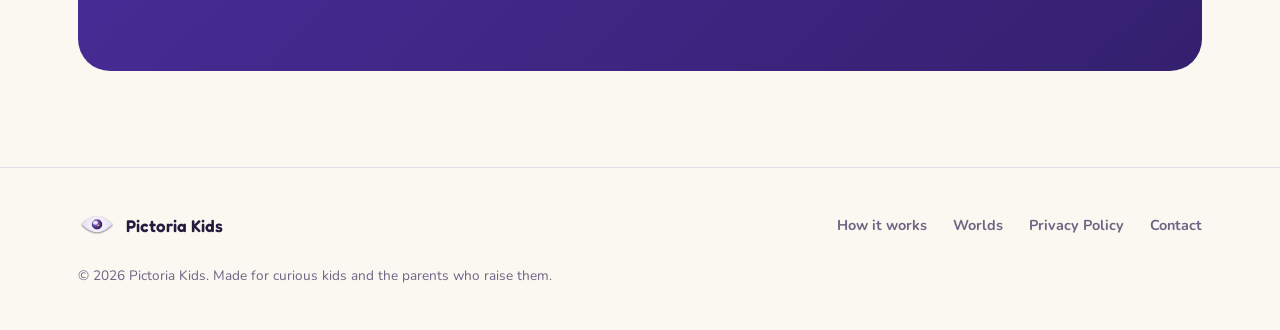
==== commit b2a38a5a: "Link Google Play badges to the live store listing Pictoria Kids is now live on Google Play: enable b" ====
--- a/index.html
+++ b/index.html
@@ -43,9 +43,9 @@
           <svg viewBox="0 0 24 24" fill="currentColor"><path d="M17.9 12.5c0-2.9 2.4-4.3 2.5-4.4-1.4-2-3.5-2.3-4.2-2.3-1.8-.2-3.5 1-4.4 1-.9 0-2.3-1-3.8-1-2 0-3.8 1.1-4.8 2.9-2.1 3.6-.5 8.9 1.5 11.8 1 1.4 2.1 3 3.7 2.9 1.5-.1 2-1 3.8-1s2.3 1 3.8.9c1.6 0 2.6-1.4 3.6-2.9.9-1.3 1.4-2.6 1.4-2.7-.1 0-3.1-1.2-3.1-4.2ZM15 3.8c.8-1 1.4-2.4 1.2-3.8-1.2.1-2.7.8-3.5 1.8-.8.9-1.5 2.3-1.3 3.7 1.3.1 2.7-.7 3.6-1.7Z"/></svg>
           <span class="lines"><small>Coming soon on</small><strong>App Store</strong></span>
         </a>
-        <a class="store-badge soon" aria-disabled="true">
+        <a class="store-badge" href="https://play.google.com/store/apps/details?id=com.pictoria.pictoria_kids" target="_blank" rel="noopener" aria-label="Get Pictoria Kids on Google Play">
           <svg viewBox="0 0 24 24" fill="currentColor"><path d="M3.6 2.3c-.4.3-.6.8-.6 1.4v16.6c0 .6.2 1.1.6 1.4l.1.1L13 12.5v-.1L3.7 2.2l-.1.1Z"/><path d="M16.1 15.6l-3.1-3.1v-.1l3.1-3.1 3.5 2c1 .6 1 1.5 0 2.1l-3.5 2.2Z"/><path d="M13 12.4 3.6 21.7c.3.4.9.4 1.5.1l11-6.3-3.1-3.1Z"/><path d="M13 11.6l3.1-3.1-11-6.3c-.6-.4-1.2-.3-1.5.1L13 11.6Z"/></svg>
-          <span class="lines"><small>Coming soon on</small><strong>Google Play</strong></span>
+          <span class="lines"><small>Get it on</small><strong>Google Play</strong></span>
         </a>
       </div>
       <div class="hero-trust">
@@ -221,15 +221,15 @@
   <div class="wrap">
     <div class="final-cta reveal-up">
       <h2>Ready when you are</h2>
-      <p>Pictoria Kids is in final polish ahead of launch. Leave your details nowhere — just check back soon.</p>
+      <p>Pictoria Kids is now live on Google Play — free to start, no account needed. The iOS version is coming soon.</p>
       <div class="hero-actions">
         <a class="store-badge soon" aria-disabled="true">
           <svg viewBox="0 0 24 24" fill="currentColor"><path d="M17.9 12.5c0-2.9 2.4-4.3 2.5-4.4-1.4-2-3.5-2.3-4.2-2.3-1.8-.2-3.5 1-4.4 1-.9 0-2.3-1-3.8-1-2 0-3.8 1.1-4.8 2.9-2.1 3.6-.5 8.9 1.5 11.8 1 1.4 2.1 3 3.7 2.9 1.5-.1 2-1 3.8-1s2.3 1 3.8.9c1.6 0 2.6-1.4 3.6-2.9.9-1.3 1.4-2.6 1.4-2.7-.1 0-3.1-1.2-3.1-4.2ZM15 3.8c.8-1 1.4-2.4 1.2-3.8-1.2.1-2.7.8-3.5 1.8-.8.9-1.5 2.3-1.3 3.7 1.3.1 2.7-.7 3.6-1.7Z"/></svg>
           <span class="lines"><small>Coming soon on</small><strong>App Store</strong></span>
         </a>
-        <a class="store-badge soon" aria-disabled="true">
+        <a class="store-badge" href="https://play.google.com/store/apps/details?id=com.pictoria.pictoria_kids" target="_blank" rel="noopener" aria-label="Get Pictoria Kids on Google Play">
           <svg viewBox="0 0 24 24" fill="currentColor"><path d="M3.6 2.3c-.4.3-.6.8-.6 1.4v16.6c0 .6.2 1.1.6 1.4l.1.1L13 12.5v-.1L3.7 2.2l-.1.1Z"/><path d="M16.1 15.6l-3.1-3.1v-.1l3.1-3.1 3.5 2c1 .6 1 1.5 0 2.1l-3.5 2.2Z"/><path d="M13 12.4 3.6 21.7c.3.4.9.4 1.5.1l11-6.3-3.1-3.1Z"/><path d="M13 11.6l3.1-3.1-11-6.3c-.6-.4-1.2-.3-1.5.1L13 11.6Z"/></svg>
-          <span class="lines"><small>Coming soon on</small><strong>Google Play</strong></span>
+          <span class="lines"><small>Get it on</small><strong>Google Play</strong></span>
         </a>
       </div>
     </div>
--- a/style.css
+++ b/style.css
@@ -478,10 +478,6 @@
   padding: 72px 32px;
   color: var(--text-on-primary);
 }
-:root[data-theme="dark"] .final-cta,
-@media (prefers-color-scheme: dark) {
-  :root:not([data-theme="light"]) .final-cta { color: #1c1333; }
-}
 .final-cta h2 { color: inherit; margin-bottom: 14px; }
 .final-cta p { color: inherit; opacity: 0.88; margin: 0 auto 32px; }
 .final-cta .hero-actions { justify-content: center; }
@@ -503,9 +499,10 @@
   flex-wrap: wrap;
   gap: 16px;
 }
-footer .foot-brand { display: flex; align-items: center; gap: 10px; font-family: var(--font-display); font-weight: 600; }
+footer .foot-brand { display: flex; align-items: center; gap: 10px; font-family: var(--font-display); font-weight: 600; white-space: nowrap; }
 footer .foot-brand img { height: 24px; }
-footer nav { display: flex; gap: 26px; font-weight: 700; font-size: 0.9rem; color: var(--text-muted); }
+footer nav { display: flex; flex-wrap: wrap; gap: 12px 26px; font-weight: 700; font-size: 0.9rem; color: var(--text-muted); }
+footer nav a { white-space: nowrap; }
 footer nav a:hover { color: var(--primary); }
 footer .copyright { color: var(--text-muted); font-size: 0.85rem; width: 100%; margin-top: 10px; }
 
@@ -540,10 +537,23 @@
   .worlds-grid { grid-template-columns: repeat(2, 1fr); }
   section { padding: 64px 0; }
   .hero { padding: 56px 0 40px; }
+
+  /* Nav bar was wrapping "Pictoria Kids" and "Get the app" onto two lines
+     each at narrow widths, ballooning the sticky bar's height. Shrink
+     everything down and keep it on one line instead. */
+  .site-nav .wrap { height: auto; min-height: 64px; padding: 10px 20px; gap: 10px; }
+  .brand { font-size: 0.98rem; white-space: nowrap; gap: 8px; }
+  .brand img { height: 26px; }
+  .theme-toggle { width: 36px; height: 36px; flex: none; }
+  .nav-cta { padding: 9px 14px; font-size: 0.78rem; white-space: nowrap; flex: none; }
 }
 
 /* ---- Legal page ---- */
-.legal .wrap { max-width: 760px; padding-top: 56px; padding-bottom: 90px; }
+/* Scoped to the <main> element specifically — `.legal .wrap` alone also
+   matches the site-nav's and footer's .wrap divs (both are descendants of
+   <body class="legal"> too), which blew up the sticky nav's height and made
+   it overlap the content below it. */
+.legal main.wrap { max-width: 760px; padding-top: 56px; padding-bottom: 90px; }
 .legal h1 { font-size: 2.1rem; margin-bottom: 6px; }
 .legal .updated { color: var(--text-muted); font-size: 0.9rem; margin-bottom: 28px; }
 .legal .lede { color: var(--text); font-size: 1.05rem; margin-bottom: 34px; }
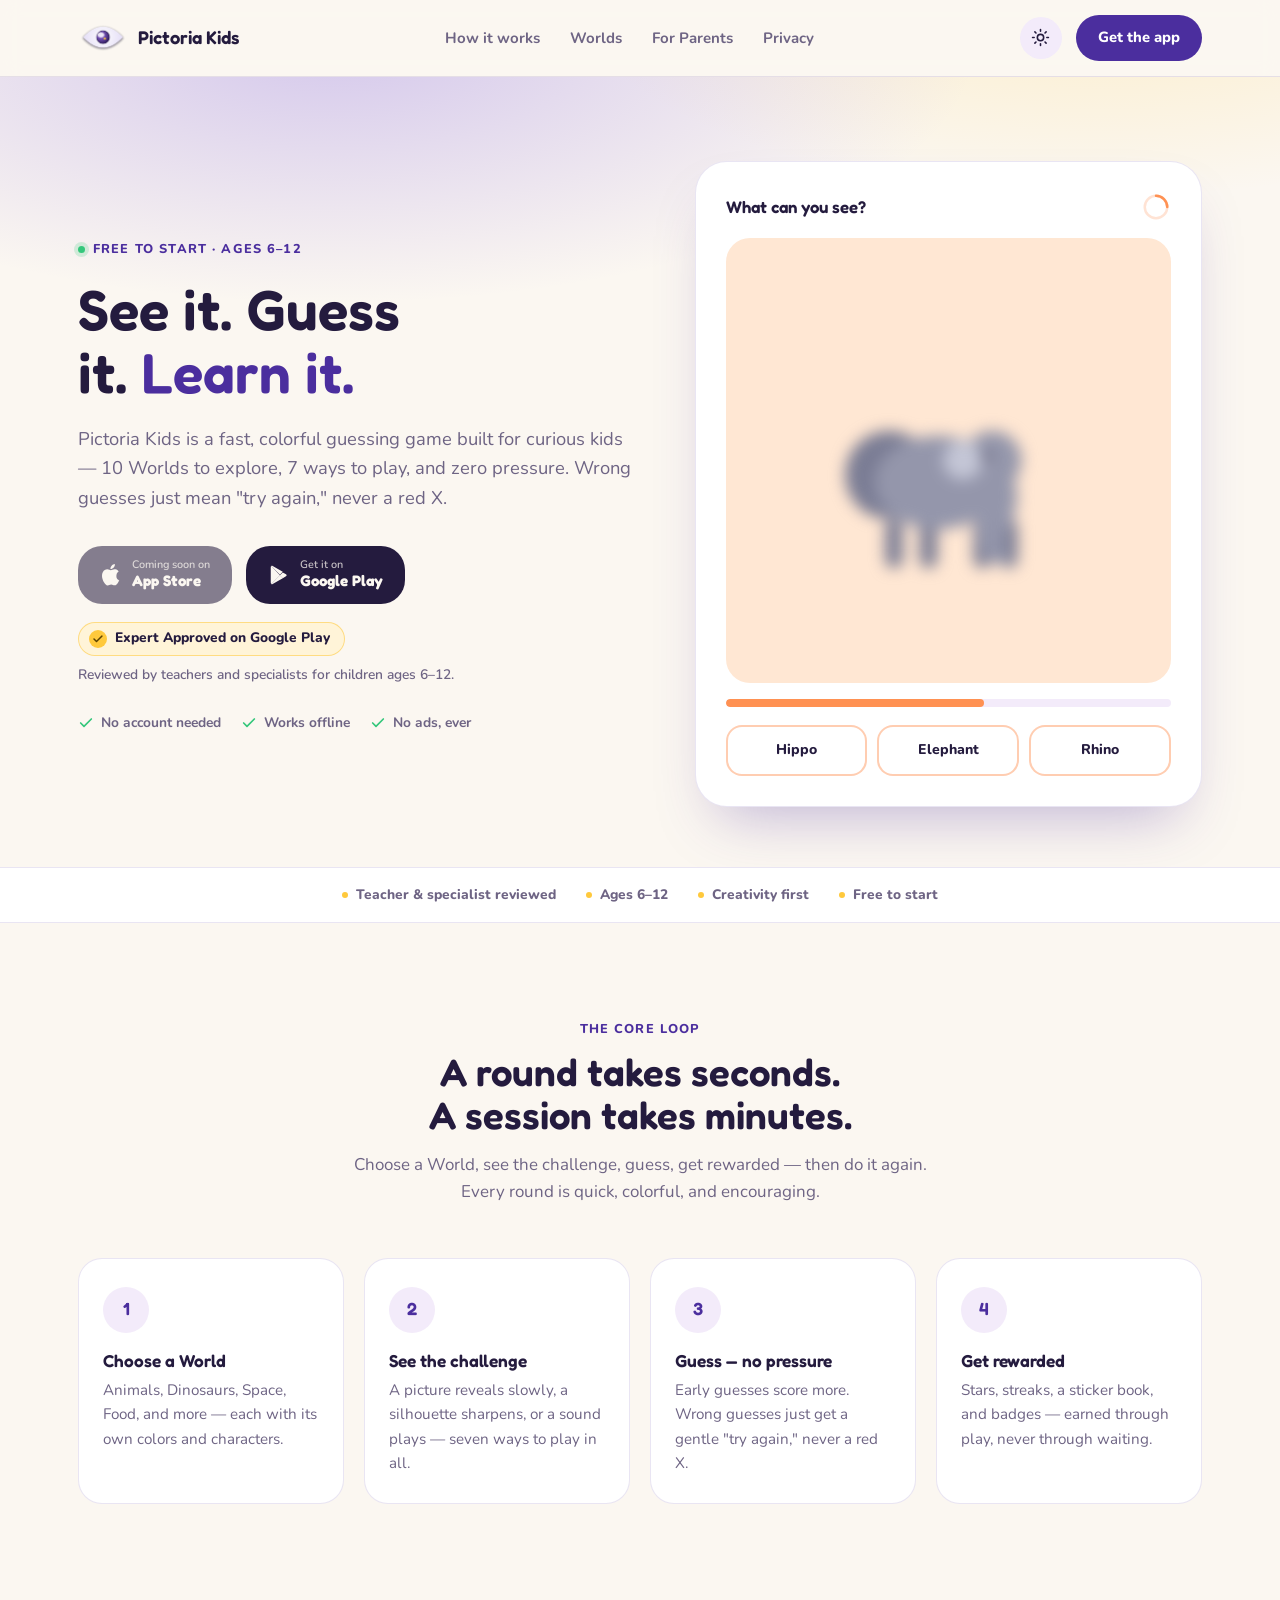
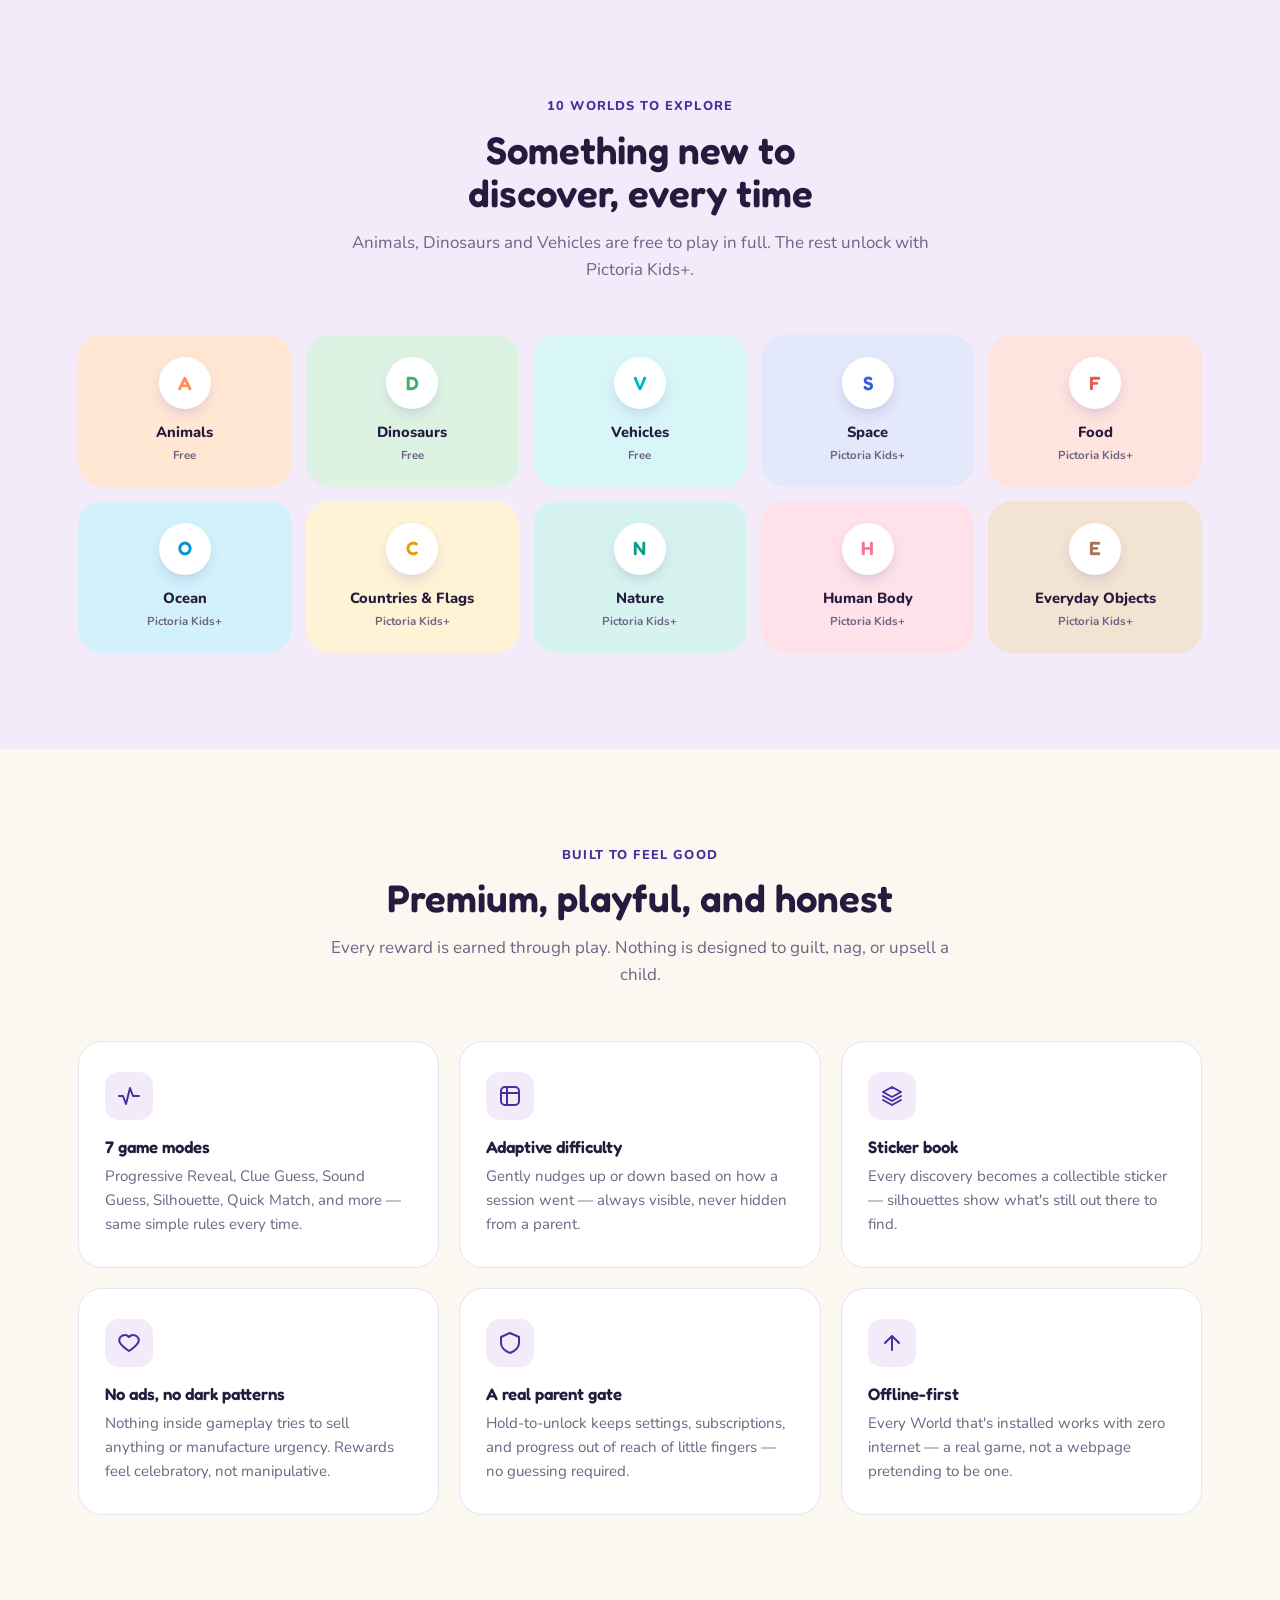
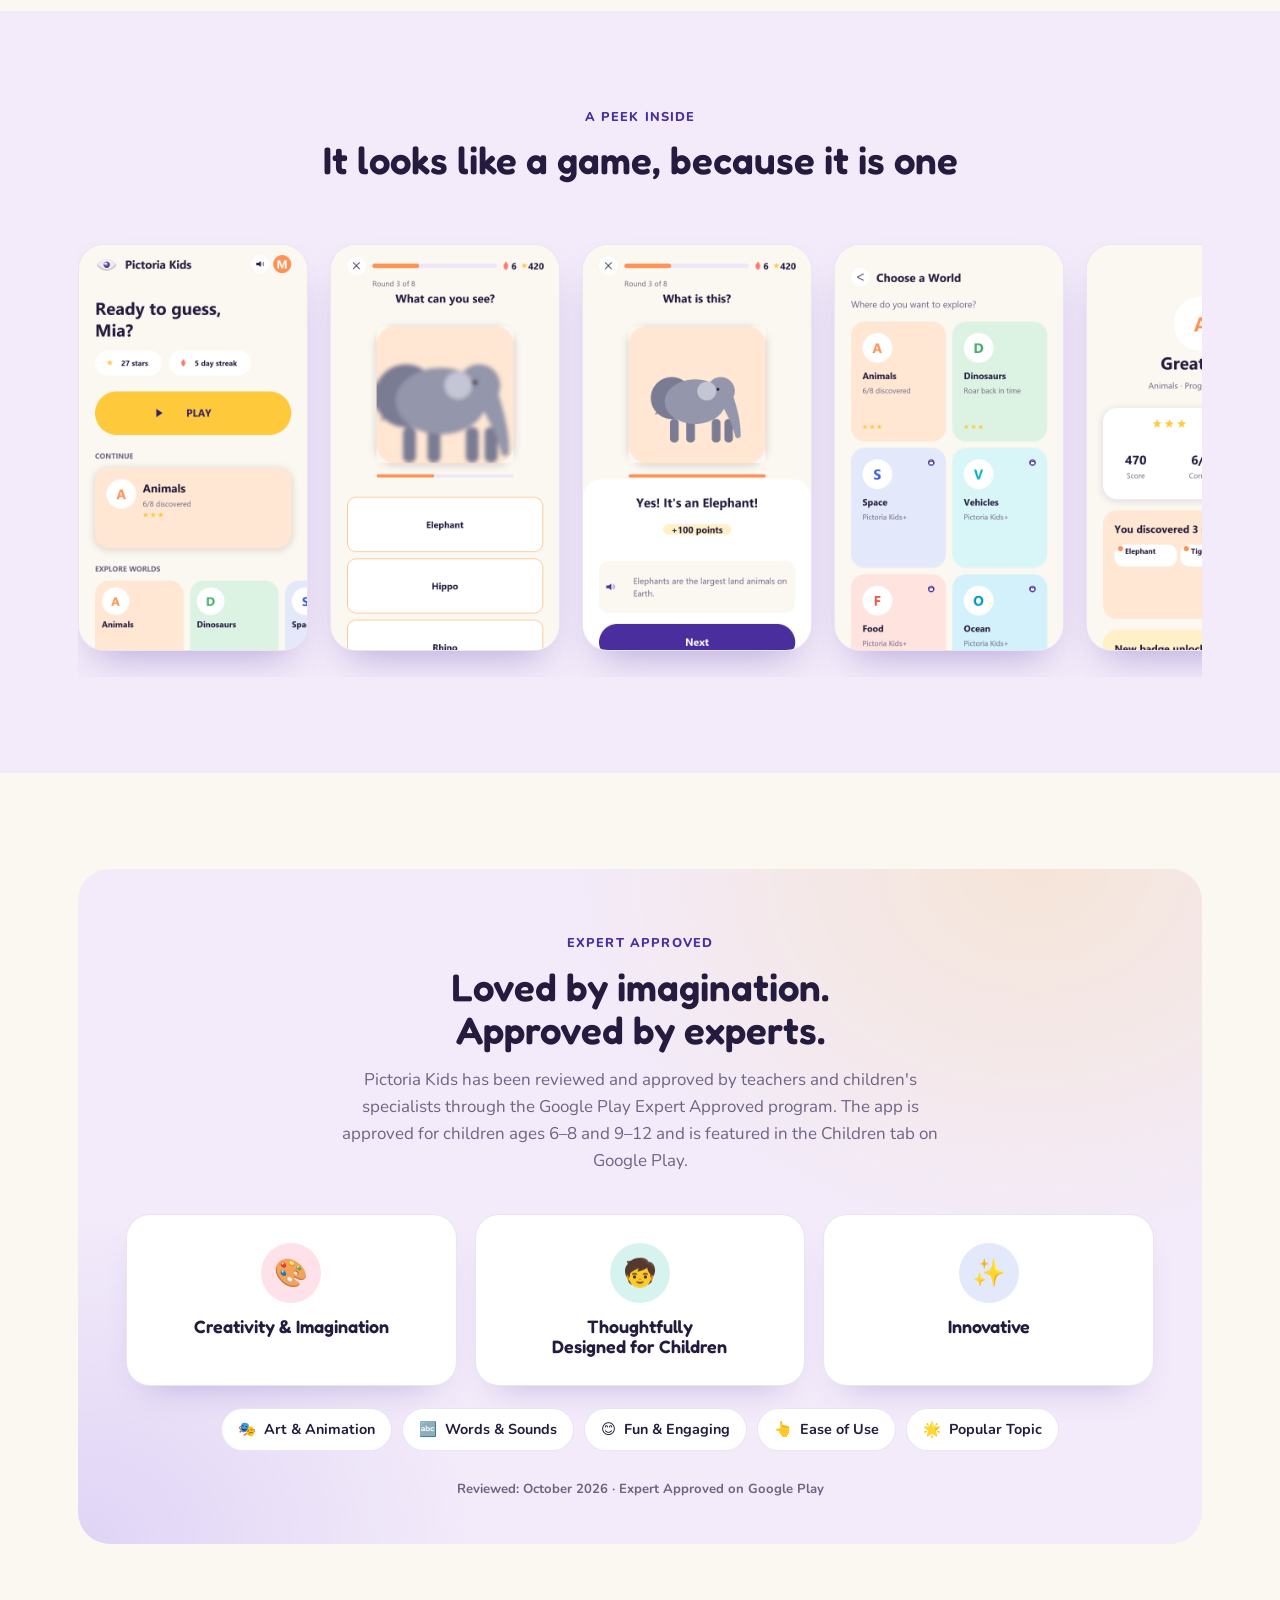
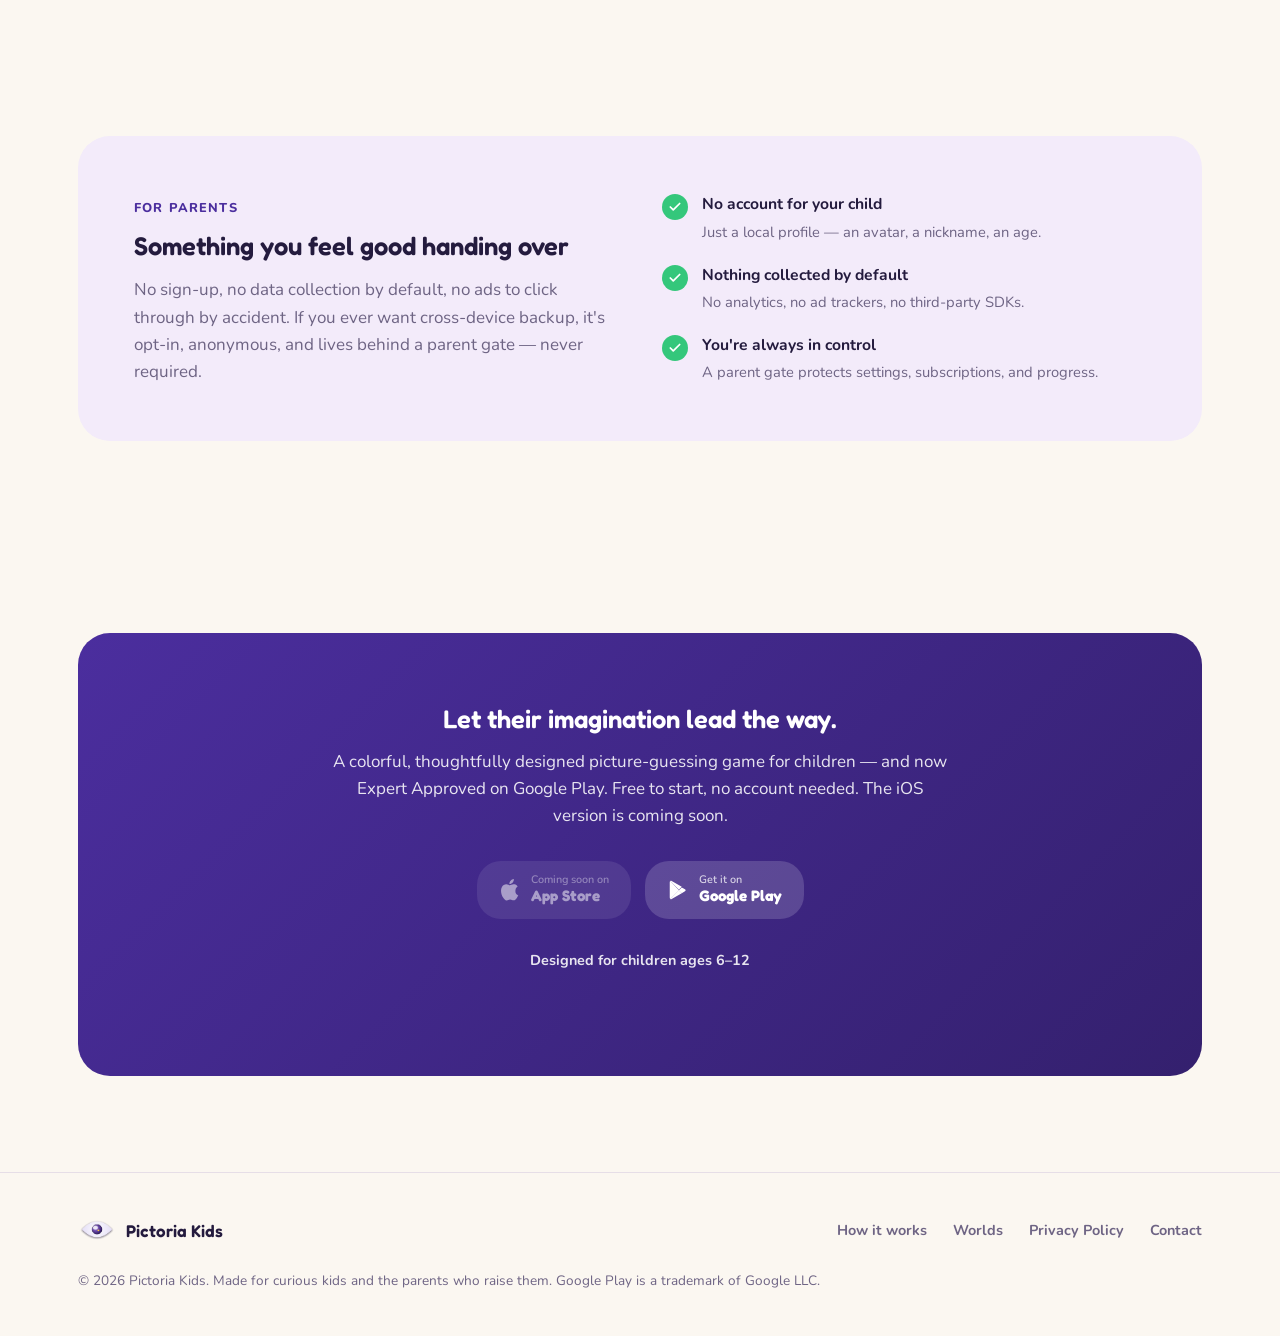
==== commit 308cc0f6: "Add Expert Approved positioning and update age range to 6-12 - Hero: "Expert Approved on Google Play" ====
--- a/index.html
+++ b/index.html
@@ -3,8 +3,36 @@
 <head>
 <meta charset="UTF-8">
 <meta name="viewport" content="width=device-width, initial-scale=1.0">
-<title>Pictoria Kids — See it. Guess it. Learn it.</title>
-<meta name="description" content="A fast, friendly picture-guessing game for kids ages 4–8. No account needed, no ads, works offline. 10 Worlds, 7 game modes, built for curious minds.">
+<title>Pictoria Kids – Picture Guessing Game for Kids | Expert Approved</title>
+<meta name="description" content="A colorful picture-guessing game for children ages 6–12. No account, no ads, works offline. Expert Approved on Google Play and reviewed by teachers and specialists.">
+<link rel="canonical" href="https://pictoria-kids-website.vercel.app/">
+<meta property="og:type" content="website">
+<meta property="og:site_name" content="Pictoria Kids">
+<meta property="og:title" content="Pictoria Kids – Picture Guessing Game for Kids | Expert Approved">
+<meta property="og:description" content="A colorful picture-guessing game for children ages 6–12. Expert Approved on Google Play and reviewed by teachers and specialists.">
+<meta property="og:url" content="https://pictoria-kids-website.vercel.app/">
+<meta property="og:image" content="https://pictoria-kids-website.vercel.app/assets/icon.png">
+<meta name="twitter:card" content="summary">
+<meta name="twitter:title" content="Pictoria Kids – Picture Guessing Game for Kids | Expert Approved">
+<meta name="twitter:description" content="A colorful picture-guessing game for children ages 6–12. Expert Approved on Google Play.">
+<meta name="twitter:image" content="https://pictoria-kids-website.vercel.app/assets/icon.png">
+<script type="application/ld+json">
+{
+  "@context": "https://schema.org",
+  "@type": "MobileApplication",
+  "name": "Pictoria Kids",
+  "description": "A colorful picture-guessing game for children ages 6–12 with 10 Worlds and 7 ways to play. No account needed, no ads, works offline.",
+  "applicationCategory": "GameApplication",
+  "operatingSystem": "Android",
+  "url": "https://pictoria-kids-website.vercel.app/",
+  "downloadUrl": "https://play.google.com/store/apps/details?id=com.pictoria.pictoria_kids",
+  "installUrl": "https://play.google.com/store/apps/details?id=com.pictoria.pictoria_kids",
+  "image": "https://pictoria-kids-website.vercel.app/assets/icon.png",
+  "inLanguage": "en",
+  "audience": { "@type": "PeopleAudience", "suggestedMinAge": 6, "suggestedMaxAge": 12 },
+  "offers": { "@type": "Offer", "price": "0", "priceCurrency": "USD" }
+}
+</script>
 <link rel="icon" type="image/png" href="assets/favicon-512.png">
 <link rel="apple-touch-icon" href="assets/favicon-512.png">
 <link rel="preconnect" href="https://fonts.googleapis.com">
@@ -35,7 +63,7 @@
 <header class="hero">
   <div class="wrap">
     <div class="hero-copy">
-      <span class="eyebrow"><span class="dot"></span> FREE TO START · AGES 4–8</span>
+      <span class="eyebrow"><span class="dot"></span> FREE TO START · AGES 6–12</span>
       <h1>See it. Guess it. <span class="accent-word">Learn it.</span></h1>
       <p class="hero-sub">Pictoria Kids is a fast, colorful guessing game built for curious kids — 10 Worlds to explore, 7 ways to play, and zero pressure. Wrong guesses just mean "try again," never a red X.</p>
       <div class="hero-actions">
@@ -47,6 +75,10 @@
           <svg viewBox="0 0 24 24" fill="currentColor"><path d="M3.6 2.3c-.4.3-.6.8-.6 1.4v16.6c0 .6.2 1.1.6 1.4l.1.1L13 12.5v-.1L3.7 2.2l-.1.1Z"/><path d="M16.1 15.6l-3.1-3.1v-.1l3.1-3.1 3.5 2c1 .6 1 1.5 0 2.1l-3.5 2.2Z"/><path d="M13 12.4 3.6 21.7c.3.4.9.4 1.5.1l11-6.3-3.1-3.1Z"/><path d="M13 11.6l3.1-3.1-11-6.3c-.6-.4-1.2-.3-1.5.1L13 11.6Z"/></svg>
           <span class="lines"><small>Get it on</small><strong>Google Play</strong></span>
         </a>
+      </div>
+      <div class="expert-note">
+        <span class="expert-pill"><svg viewBox="0 0 24 24" fill="none" stroke="currentColor" stroke-width="3" stroke-linecap="round" stroke-linejoin="round" aria-hidden="true"><path d="M20 6 9 17l-5-5"/></svg> Expert Approved on Google Play</span>
+        <p>Reviewed by teachers and specialists for children ages 6–12.</p>
       </div>
       <div class="hero-trust">
         <span><svg viewBox="0 0 24 24" fill="none" stroke="currentColor" stroke-width="2.5" stroke-linecap="round" stroke-linejoin="round"><path d="M20 6 9 17l-5-5"/></svg> No account needed</span>
@@ -85,6 +117,15 @@
   </div>
 </header>
 
+<div class="trust-strip" aria-label="Highlights">
+  <div class="wrap">
+    <span>Teacher &amp; specialist reviewed</span>
+    <span>Ages 6–12</span>
+    <span>Creativity first</span>
+    <span>Free to start</span>
+  </div>
+</div>
+
 <section id="how">
   <div class="wrap">
     <div class="section-head center reveal-up">
@@ -200,6 +241,40 @@
   </div>
 </section>
 
+<section id="experts">
+  <div class="wrap">
+    <div class="expert-panel reveal-up">
+      <div class="section-head center">
+        <span class="eyebrow">Expert Approved</span>
+        <h2>Loved by imagination. Approved by experts.</h2>
+        <p>Pictoria Kids has been reviewed and approved by teachers and children's specialists through the Google Play Expert Approved program. The app is approved for children ages 6–8 and 9–12 and is featured in the Children tab on Google Play.</p>
+      </div>
+      <div class="expert-primary">
+        <div class="expert-card" style="--chip-soft:var(--w-body-soft); --chip-color:var(--w-body);">
+          <div class="badge" aria-hidden="true">🎨</div>
+          <h3>Creativity &amp; Imagination</h3>
+        </div>
+        <div class="expert-card" style="--chip-soft:var(--w-nature-soft); --chip-color:var(--w-nature);">
+          <div class="badge" aria-hidden="true">🧒</div>
+          <h3>Thoughtfully Designed for Children</h3>
+        </div>
+        <div class="expert-card" style="--chip-soft:var(--w-space-soft); --chip-color:var(--w-space);">
+          <div class="badge" aria-hidden="true">✨</div>
+          <h3>Innovative</h3>
+        </div>
+      </div>
+      <ul class="expert-chips">
+        <li><span aria-hidden="true">🎭</span> Art &amp; Animation</li>
+        <li><span aria-hidden="true">🔤</span> Words &amp; Sounds</li>
+        <li><span aria-hidden="true">😊</span> Fun &amp; Engaging</li>
+        <li><span aria-hidden="true">👆</span> Ease of Use</li>
+        <li><span aria-hidden="true">🌟</span> Popular Topic</li>
+      </ul>
+      <p class="expert-foot">Reviewed: October 2026 · Expert Approved on Google Play</p>
+    </div>
+  </div>
+</section>
+
 <section id="parents">
   <div class="wrap">
     <div class="parents-panel reveal-up">
@@ -220,8 +295,8 @@
 <section id="download">
   <div class="wrap">
     <div class="final-cta reveal-up">
-      <h2>Ready when you are</h2>
-      <p>Pictoria Kids is now live on Google Play — free to start, no account needed. The iOS version is coming soon.</p>
+      <h2>Let their imagination lead the way.</h2>
+      <p>A colorful, thoughtfully designed picture-guessing game for children — and now Expert Approved on Google Play. Free to start, no account needed. The iOS version is coming soon.</p>
       <div class="hero-actions">
         <a class="store-badge soon" aria-disabled="true">
           <svg viewBox="0 0 24 24" fill="currentColor"><path d="M17.9 12.5c0-2.9 2.4-4.3 2.5-4.4-1.4-2-3.5-2.3-4.2-2.3-1.8-.2-3.5 1-4.4 1-.9 0-2.3-1-3.8-1-2 0-3.8 1.1-4.8 2.9-2.1 3.6-.5 8.9 1.5 11.8 1 1.4 2.1 3 3.7 2.9 1.5-.1 2-1 3.8-1s2.3 1 3.8.9c1.6 0 2.6-1.4 3.6-2.9.9-1.3 1.4-2.6 1.4-2.7-.1 0-3.1-1.2-3.1-4.2ZM15 3.8c.8-1 1.4-2.4 1.2-3.8-1.2.1-2.7.8-3.5 1.8-.8.9-1.5 2.3-1.3 3.7 1.3.1 2.7-.7 3.6-1.7Z"/></svg>
@@ -232,6 +307,7 @@
           <span class="lines"><small>Get it on</small><strong>Google Play</strong></span>
         </a>
       </div>
+      <p class="cta-sub">Designed for children ages 6–12</p>
     </div>
   </div>
 </section>
@@ -245,7 +321,7 @@
       <a href="privacy.html">Privacy Policy</a>
       <a href="mailto:diweshsaxena@gmail.com">Contact</a>
     </nav>
-    <div class="copyright">© 2026 Pictoria Kids. Made for curious kids and the parents who raise them.</div>
+    <div class="copyright">© 2026 Pictoria Kids. Made for curious kids and the parents who raise them. Google Play is a trademark of Google LLC.</div>
   </div>
 </footer>
 
--- a/style.css
+++ b/style.css
@@ -523,8 +523,116 @@
 }
 .reveal-up.in-view { opacity: 1; transform: translateY(0); }
 
+/* ---- Expert Approved ---- */
+.expert-note { margin: -12px 0 26px; }
+.expert-pill {
+  display: inline-flex;
+  align-items: center;
+  gap: 8px;
+  padding: 7px 14px 7px 10px;
+  border-radius: var(--radius-pill);
+  background: color-mix(in srgb, var(--accent) 20%, var(--surface));
+  border: 1px solid color-mix(in srgb, var(--accent) 55%, transparent);
+  color: var(--text);
+  font-weight: 800;
+  font-size: 0.86rem;
+  line-height: 1.2;
+}
+.expert-pill svg {
+  width: 18px; height: 18px; flex: none;
+  padding: 3px;
+  border-radius: 50%;
+  background: var(--accent);
+  color: var(--accent-ink);
+}
+.expert-note p { margin-top: 8px; font-size: 0.86rem; color: var(--text-muted); font-weight: 600; }
+
+.trust-strip {
+  background: var(--surface);
+  border-block: 1px solid var(--border);
+}
+.trust-strip .wrap {
+  display: flex;
+  flex-wrap: wrap;
+  justify-content: center;
+  gap: 8px 30px;
+  padding-block: 16px;
+  font-weight: 800;
+  font-size: 0.86rem;
+  color: var(--text-muted);
+}
+.trust-strip span { display: inline-flex; align-items: center; gap: 8px; }
+.trust-strip span::before {
+  content: "";
+  width: 6px; height: 6px;
+  border-radius: 50%;
+  background: var(--accent);
+  flex: none;
+}
+
+.expert-panel {
+  background:
+    radial-gradient(60% 80% at 85% 0%, color-mix(in srgb, var(--accent) 18%, transparent), transparent 70%),
+    radial-gradient(50% 70% at 0% 100%, color-mix(in srgb, var(--primary-light) 16%, transparent), transparent 70%),
+    var(--bg-deep);
+  border-radius: var(--radius-lg);
+  padding: 64px 48px 44px;
+}
+.expert-panel .section-head { margin-bottom: 40px; max-width: 700px; }
+.expert-primary {
+  display: grid;
+  grid-template-columns: repeat(3, 1fr);
+  gap: 18px;
+}
+.expert-card {
+  background: var(--surface);
+  border: 1px solid var(--border);
+  border-radius: var(--radius-md);
+  padding: 28px 22px;
+  text-align: center;
+  box-shadow: 0 18px 36px -22px rgba(var(--shadow-color), 0.35);
+}
+.expert-card .badge {
+  width: 60px; height: 60px;
+  border-radius: 50%;
+  background: var(--chip-soft);
+  display: flex; align-items: center; justify-content: center;
+  margin: 0 auto 14px;
+  font-size: 1.7rem;
+}
+.expert-card h3 { font-size: 1.12rem; }
+.expert-chips {
+  list-style: none;
+  display: flex;
+  flex-wrap: wrap;
+  justify-content: center;
+  gap: 10px;
+  margin-top: 22px;
+}
+.expert-chips li {
+  display: inline-flex;
+  align-items: center;
+  gap: 8px;
+  padding: 9px 16px;
+  border-radius: var(--radius-pill);
+  background: var(--surface);
+  border: 1px solid var(--border);
+  font-weight: 700;
+  font-size: 0.9rem;
+}
+.expert-foot {
+  margin: 28px auto 0;
+  text-align: center;
+  font-size: 0.82rem;
+  font-weight: 700;
+  color: var(--text-muted);
+}
+.cta-sub { margin: 18px auto 0; font-weight: 700; font-size: 0.9rem; opacity: 0.85; }
+
 /* ---- Responsive ---- */
 @media (max-width: 900px) {
+  .expert-primary { grid-template-columns: 1fr; }
+  .expert-panel { padding: 44px 26px 32px; }
   .hero .wrap { grid-template-columns: 1fr; }
   .steps { grid-template-columns: repeat(2, 1fr); }
   .worlds-grid { grid-template-columns: repeat(3, 1fr); }
@@ -537,6 +645,10 @@
   .worlds-grid { grid-template-columns: repeat(2, 1fr); }
   section { padding: 64px 0; }
   .hero { padding: 56px 0 40px; }
+  .expert-panel { padding: 36px 18px 26px; }
+  .expert-pill { font-size: 0.8rem; }
+  .trust-strip .wrap { gap: 6px 20px; font-size: 0.8rem; }
+  .expert-card { padding: 22px 18px; }
 
   /* Nav bar was wrapping "Pictoria Kids" and "Get the app" onto two lines
      each at narrow widths, ballooning the sticky bar's height. Shrink
